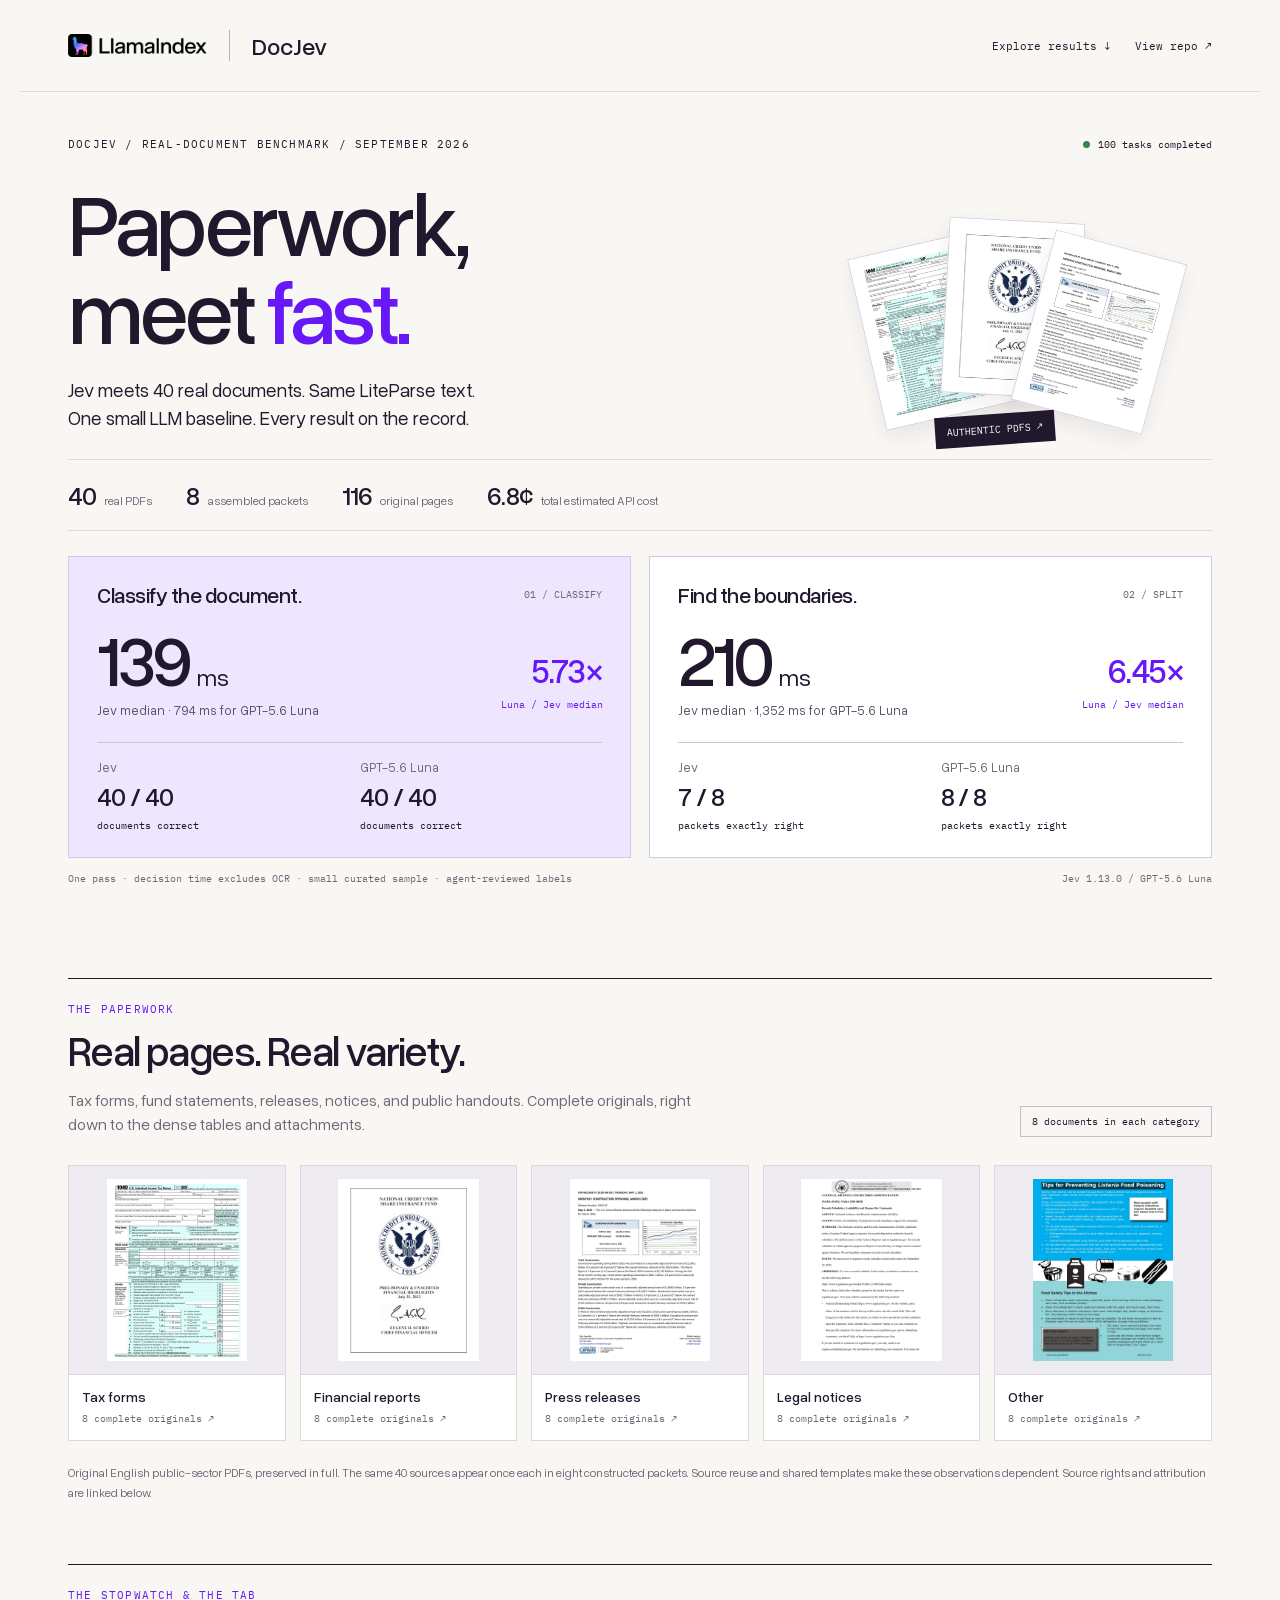
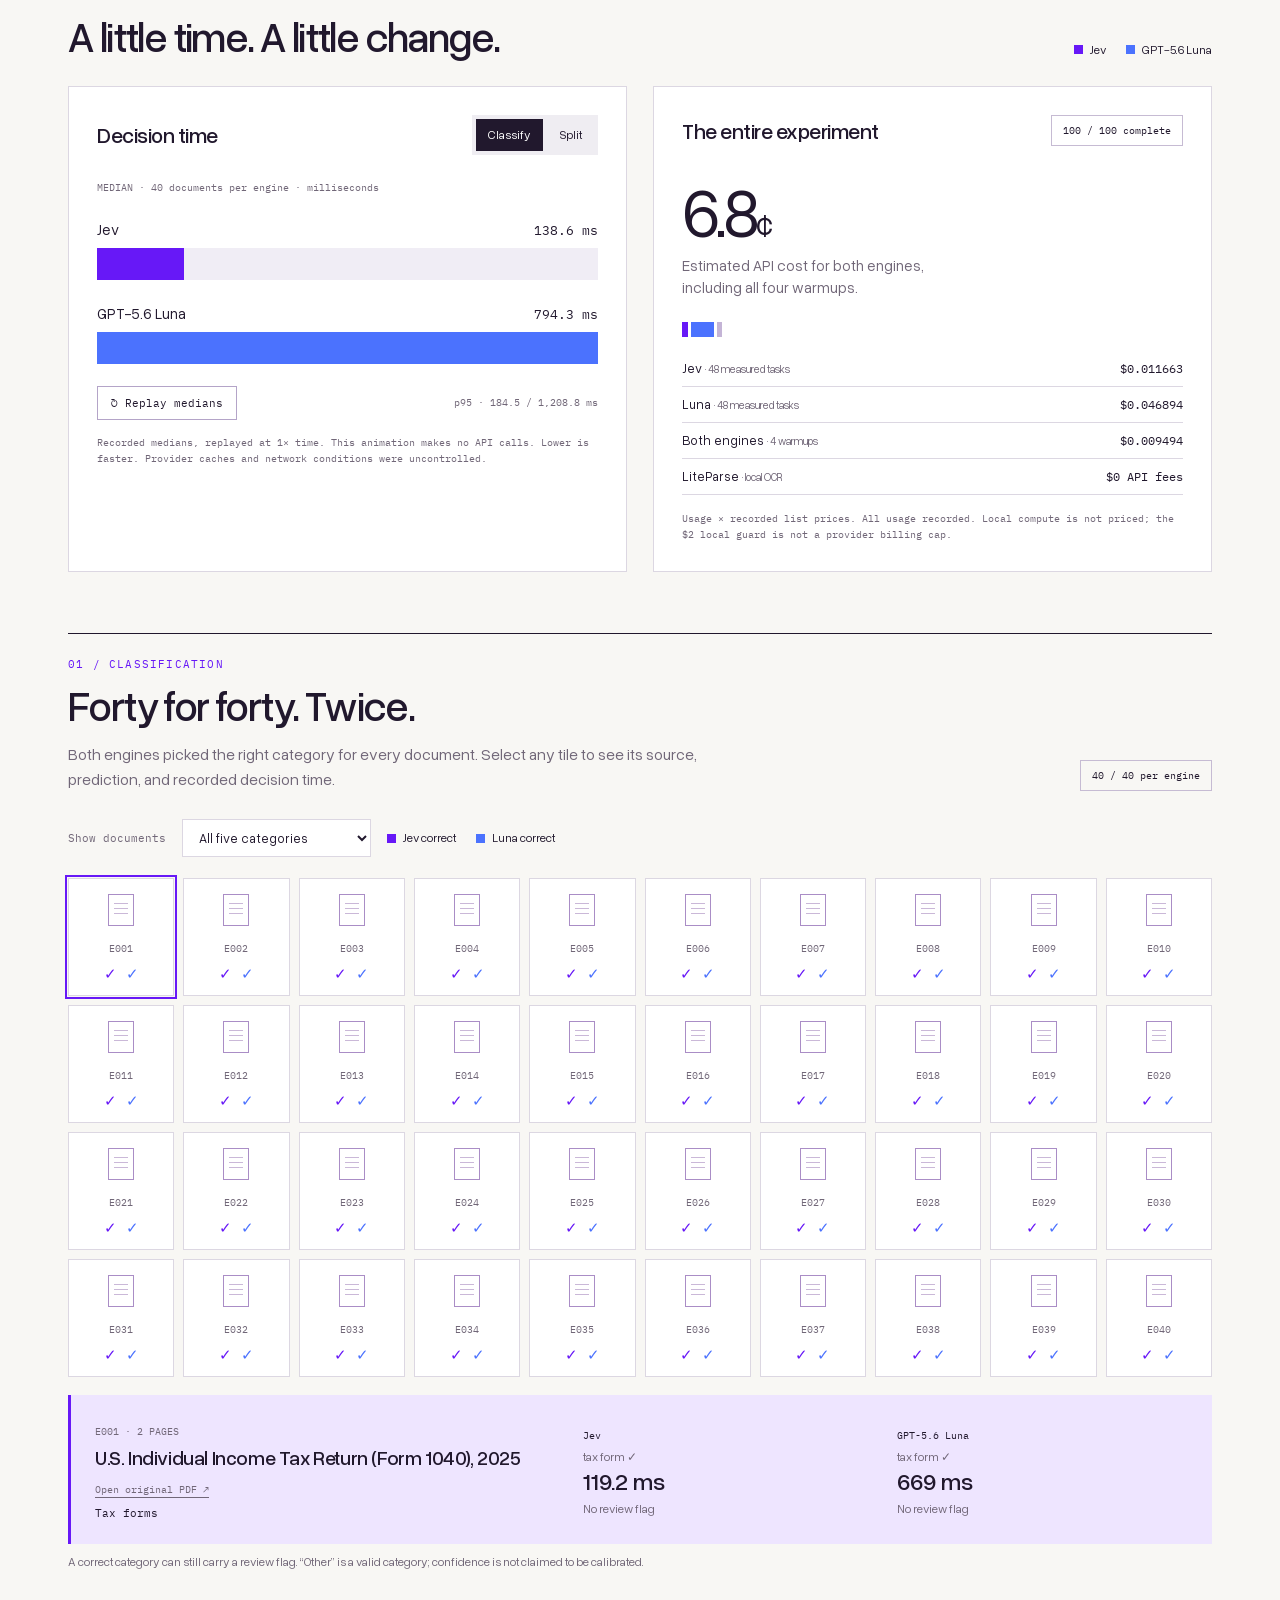
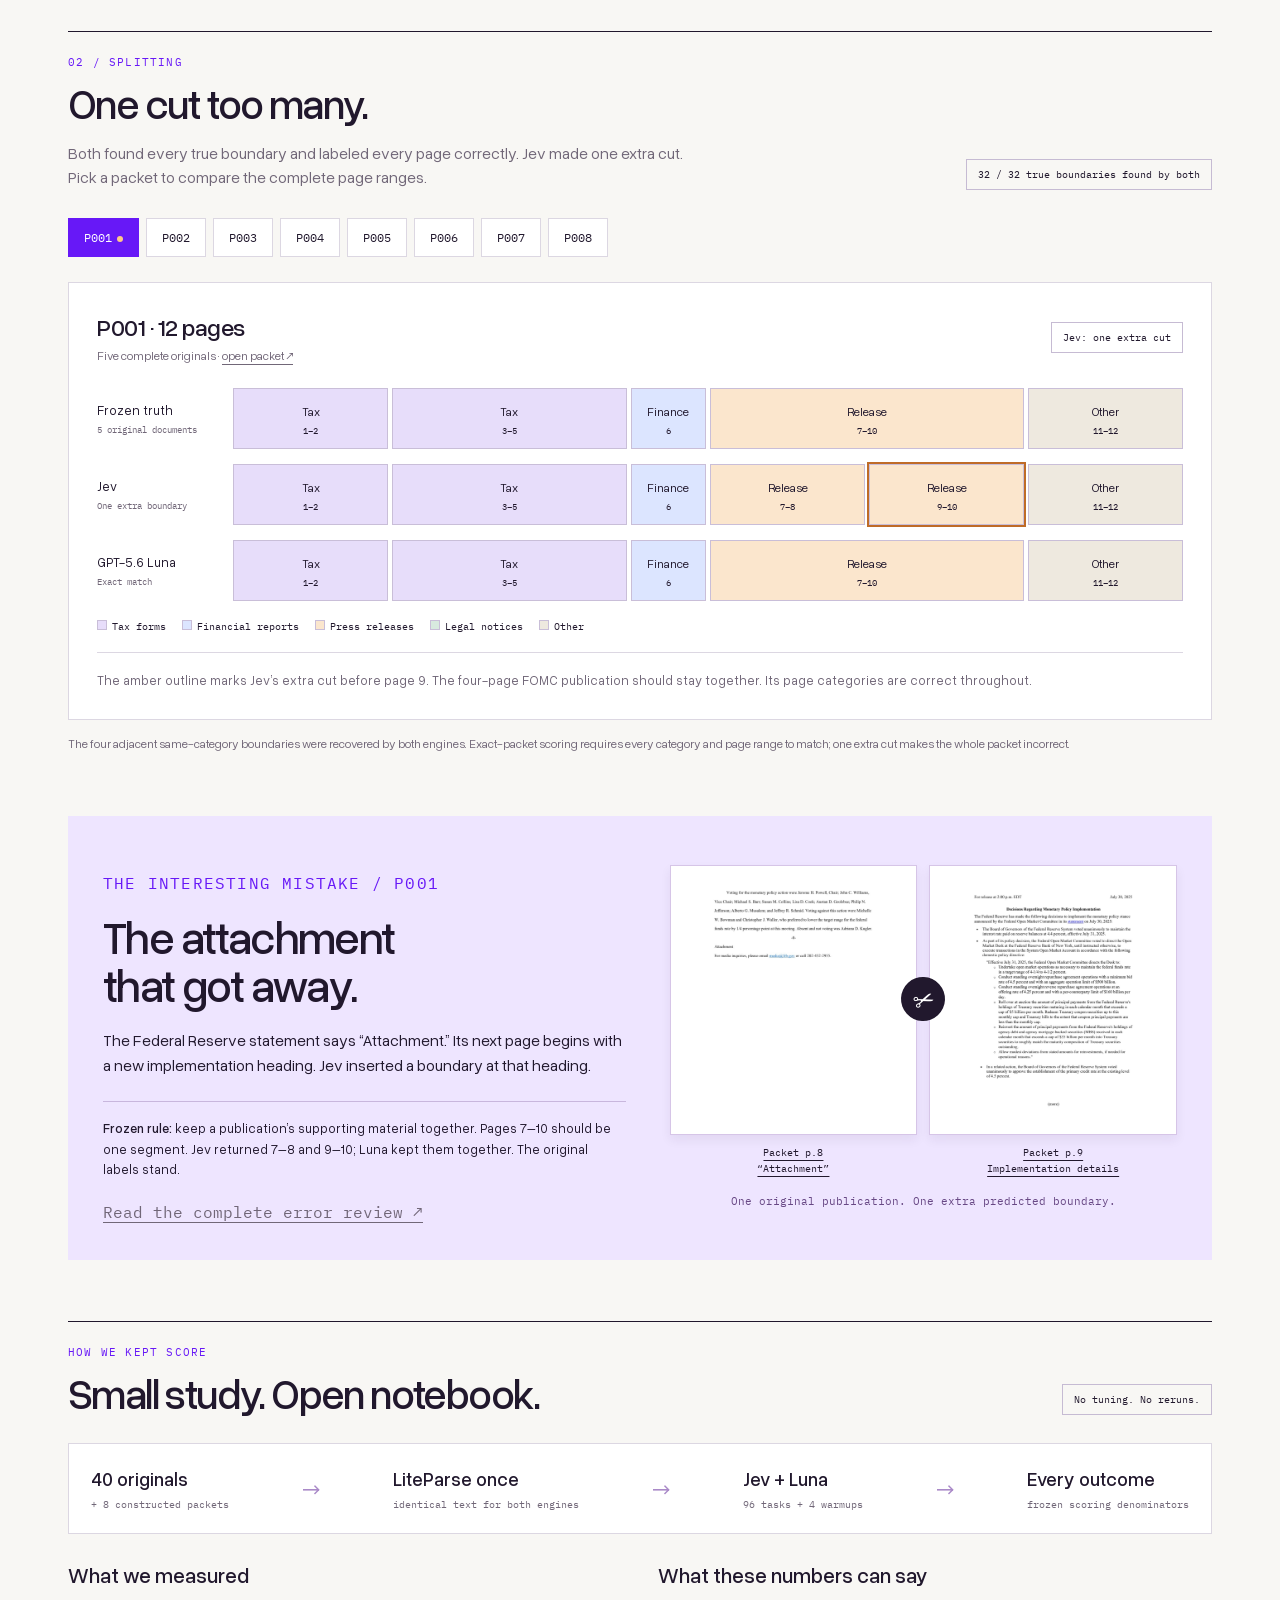
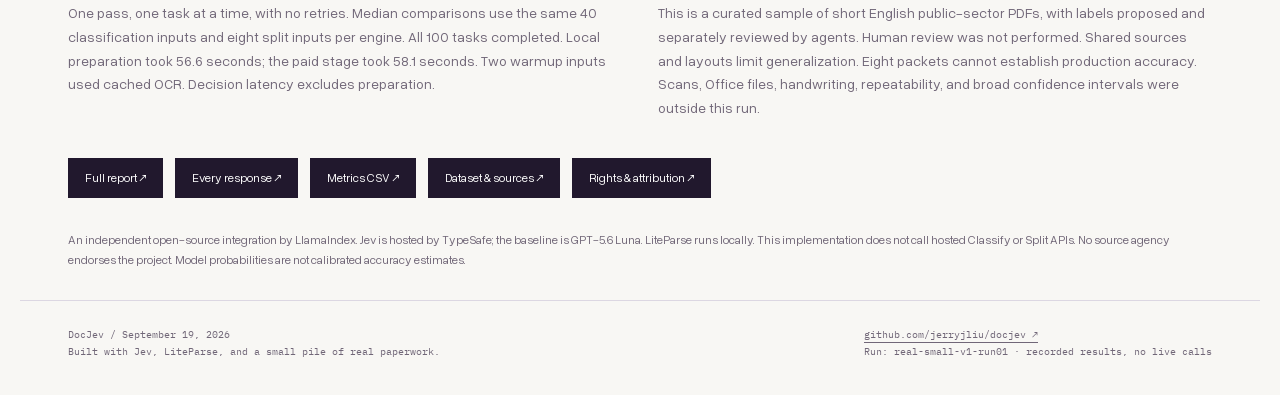
==== docs/report/index.html @ 9ed0fe05 "Add interactive visual benchmark report and shareable results card" ====
<!doctype html>
<html lang="en">
<head>
<meta charset="utf-8"><meta name="viewport" content="width=device-width, initial-scale=1">
<meta name="description" content="DocJev: a small real-document benchmark of Jev and GPT-5.6 Luna. Explore accuracy, speed, costs, and the one extra split.">
<title>DocJev — Paperwork, meet fast.</title>
<style>
:root{--paper:#f8f7f4;--ink:#21182d;--purple:#6718f7;--lavender:#eee5ff;--blue:#4b72fe;--line:#dcd7e2;--muted:#716778;--orange:#efad69;--green:#d0ead7;--mono:Plex,monospace}*{box-sizing:border-box}html{scroll-behavior:smooth}body{margin:0;background:var(--paper);color:var(--ink);font-family:Overused,Arial,sans-serif;-webkit-font-smoothing:antialiased}button,select{font:inherit;color:inherit}button,a,select{-webkit-tap-highlight-color:transparent}button{cursor:pointer}a{color:inherit;text-underline-offset:4px}button:focus-visible,a:focus-visible,select:focus-visible{outline:3px solid var(--purple);outline-offset:4px}button:disabled{cursor:wait}h1,h2,h3,p{margin:0}h1,h2,h3{font-weight:500}button{border-radius:0}main,.topbar,.footer{max-width:1240px;margin:auto;padding:0 48px}.topbar{height:92px;display:flex;align-items:center;justify-content:space-between;border-bottom:1px solid var(--line);gap:24px}.brand{display:flex;align-items:center;gap:22px;text-decoration:none}.brand img{width:139px;display:block}.brand b{font-size:24px;font-weight:500;border-left:1px solid #b9adca;padding-left:22px}.toplinks{display:flex;gap:24px;font:11px var(--mono)}.toplinks a{text-decoration:none}.eyebrow{font:11px var(--mono);letter-spacing:1.2px;text-transform:uppercase}.hero{position:relative;padding:45px 0 30px}.hero-top{display:flex;justify-content:space-between;gap:18px;align-items:center;margin-bottom:27px}.live-pill{display:flex;align-items:center;gap:8px;font:10px var(--mono)}.live-pill::before{content:'';width:7px;height:7px;background:#36834b;border-radius:50%}h1{font-size:clamp(62px,7vw,89px);line-height:.99;letter-spacing:-4.8px;max-width:950px}h1 em{font-style:normal;color:var(--purple)}.hero-sub{font-size:19px;line-height:1.45;max-width:730px;margin:22px 0 25px}.hero-sub b{font-weight:500}.stat-rail{display:flex;align-items:center;border-top:1px solid var(--line);border-bottom:1px solid var(--line);padding:18px 0;margin-top:28px;gap:34px}.stat-rail div{display:flex;align-items:baseline;gap:8px}.stat-rail strong{font-size:26px;font-weight:500;letter-spacing:-.8px}.stat-rail small{font-size:12px;color:var(--muted)}.scorecards{display:grid;grid-template-columns:1fr 1fr;gap:18px;margin:25px 0 0}.scorecard{padding:26px 28px 23px;border:1px solid #d6c9e7;background:white;position:relative;overflow:hidden}.scorecard:first-child{background:var(--lavender)}.card-top{display:flex;justify-content:space-between;align-items:center;gap:16px}.card-top h2{font-size:22px;letter-spacing:-.5px}.card-top span{font:10px var(--mono);color:var(--muted)}.big-time{display:flex;align-items:baseline;gap:8px;margin-top:16px}.big-time strong{font-size:72px;line-height:1;font-weight:500;letter-spacing:-4px}.big-time small{font-size:24px}.speed-label{font-size:13px;color:#5d4f69;margin-top:8px}.ratio{position:absolute;right:27px;top:91px;color:var(--purple);text-align:right}.ratio strong{display:block;font-size:34px;font-weight:500;letter-spacing:-1px}.ratio span{font:10px var(--mono)}.accuracy{display:grid;grid-template-columns:1fr 1fr;border-top:1px solid #cfc3dc;margin-top:23px;padding-top:16px;gap:20px}.accuracy p{font-size:13px;color:var(--muted)}.accuracy b{display:block;font-size:26px;color:var(--ink);font-weight:500;margin-top:3px;letter-spacing:-.6px}.accuracy small{font:10px var(--mono)}.hero-foot{font:10px/1.6 var(--mono);color:var(--muted);margin-top:13px;display:flex;justify-content:space-between;gap:15px}.chapter{border-top:1px solid var(--ink);margin-top:61px;padding-top:23px}.chapter-heading{display:flex;justify-content:space-between;gap:24px;align-items:flex-end;margin:0 0 28px}.chapter .eyebrow{margin-bottom:12px;color:var(--purple)}h2{font-size:42px;line-height:1.05;letter-spacing:-1.6px}.lede{font-size:16px;line-height:1.55;color:var(--muted);max-width:630px;margin-top:15px}.tag{border:1px solid #c6bbd3;padding:8px 11px;font:10px var(--mono);white-space:nowrap}.corpus-grid{display:grid;grid-template-columns:repeat(5,1fr);gap:14px;margin-bottom:22px}.doc-card{min-width:0;background:#eeebf0;border:1px solid var(--line);text-decoration:none;display:block;transition:transform .18s}.doc-card:hover{transform:translateY(-5px)}.doc-card img{display:block;height:208px;width:100%;object-fit:contain;padding:13px}.doc-card figcaption{background:#fff;padding:13px;border-top:1px solid var(--line)}.doc-card strong{display:block;font-size:14px;font-weight:500}.doc-card span{font:10px var(--mono);color:var(--muted)}.note{font-size:12px;line-height:1.65;color:var(--muted)}.legend{display:flex;gap:20px;align-items:center;font-size:12px;flex-wrap:wrap}.legend span{display:flex;align-items:center;gap:7px}.swatch{width:9px;height:9px;display:inline-block;background:var(--purple)}.swatch.blue{background:var(--blue)}.split-layout{display:grid;grid-template-columns:1fr 1fr;gap:26px}.panel{padding:28px;background:white;border:1px solid var(--line)}.panel-title{display:flex;align-items:center;justify-content:space-between;gap:20px;margin-bottom:25px}.panel-title h3{font-size:22px;letter-spacing:-.5px}.tabs{display:flex;gap:4px;background:#efedf2;padding:4px}.tabs button{border:0;background:transparent;padding:8px 12px;font-size:12px}.tabs button[aria-pressed=true]{background:var(--ink);color:white}.race-track{margin-top:24px}.race-track header{display:flex;justify-content:space-between;align-items:baseline;font-size:15px;margin-bottom:9px}.race-track strong{font:13px var(--mono)}.track{height:32px;background:#f0edf5;position:relative;overflow:hidden}.bar{height:100%;background:var(--purple);width:var(--width)}.bar.baseline{background:var(--blue)}.race-foot{display:flex;justify-content:space-between;align-items:center;margin-top:22px;gap:20px}.replay{background:white;border:1px solid #b4a4c8;padding:9px 13px;font:11px var(--mono)}.tiny{font:10px/1.6 var(--mono);color:var(--muted)}.cost-number{font-size:70px;letter-spacing:-4px;line-height:1.1;margin-top:2px}.cost-number small{font-size:32px;letter-spacing:-1px}.cost-detail{font-size:15px;line-height:1.5;margin:6px 0 23px;color:var(--muted)}.cost-stack{display:flex;height:15px;gap:3px}.cost-stack span{min-width:1px}.cost-table{width:100%;font-size:13px;border-collapse:collapse;margin-top:14px}.cost-table td{padding:9px 0;border-bottom:1px solid var(--line)}.cost-table td:last-child{text-align:right;font:12px var(--mono)}.cost-table small{color:var(--muted)}.explorer-controls{display:flex;align-items:center;gap:16px;flex-wrap:wrap;margin:21px 0}.explorer-controls label{font:11px var(--mono);color:var(--muted)}select{background:white;border:1px solid var(--line);padding:9px 35px 9px 12px;max-width:100%;font-size:13px}.document-grid{display:grid;grid-template-columns:repeat(10,1fr);gap:9px}.document-tile{position:relative;background:white;border:1px solid var(--line);padding:15px 4px 12px;min-width:0;text-align:center;transition:background .15s,transform .15s}.document-tile:hover{transform:translateY(-3px);background:#f4edff}.document-tile.active{outline:2px solid var(--purple);outline-offset:1px}.sheet-icon{width:26px;height:32px;border:1.5px solid #aa8dc6;display:block;margin:0 auto 10px;position:relative}.sheet-icon::before{content:'';position:absolute;top:8px;left:5px;width:14px;height:1px;background:#cab8d8;box-shadow:0 5px #cab8d8,0 10px #cab8d8}.document-tile .id{font:10px var(--mono);color:var(--muted)}.two-checks{display:flex;justify-content:center;gap:9px;font-size:15px;color:var(--purple);margin-top:7px}.two-checks span+span{color:var(--blue)}.detail-box{margin-top:18px;background:var(--lavender);padding:24px;display:grid;grid-template-columns:1.6fr 1fr 1fr;gap:22px;border-left:3px solid var(--purple);align-items:center;min-height:115px}.detail-box h3{font-size:20px;line-height:1.2;margin:5px 0 8px;letter-spacing:-.4px}.detail-box .category{font:11px var(--mono);margin-top:8px;display:block}.detail-result strong{font-size:24px;font-weight:500}.detail-result p{font-size:12px;color:var(--muted);margin-top:5px}.detail-result small{font:10px var(--mono)}.review-note{font-size:12px;margin-top:10px;color:var(--muted)}.packet-tabs{display:flex;gap:7px;flex-wrap:wrap;margin-bottom:25px}.packet-tabs button{background:white;border:1px solid var(--line);padding:11px 15px;font:12px var(--mono)}.packet-tabs button[aria-pressed=true]{background:var(--purple);border-color:var(--purple);color:white}.packet-tabs button .error-dot{display:inline-block;width:6px;height:6px;background:#bd5d16;border-radius:50%;margin-left:5px}.packet-tabs button[aria-pressed=true] .error-dot{background:#ffc888}.packet-summary{display:flex;align-items:center;justify-content:space-between;gap:20px;margin-bottom:24px}.packet-summary h3{font-size:24px;letter-spacing:-.5px}.packet-summary p{font-size:12px;color:var(--muted);margin-top:6px}.segments{display:grid;grid-template-columns:120px 1fr;gap:16px;align-items:center;margin:15px 0}.segments header{font-size:13px}.segments header small{display:block;font:9px var(--mono);margin-top:5px;color:var(--muted)}.segment-strip{display:grid;grid-template-columns:repeat(var(--pages),minmax(0,1fr));gap:4px}.segment{padding:15px 5px 12px;text-align:center;border:1px solid #c9bed8;min-width:0;position:relative}.segment-name{display:block;font-size:12px;overflow:hidden;text-overflow:ellipsis;white-space:nowrap}.segment small{display:block;font:9px var(--mono);margin-top:5px}.segment.extra{outline:2px solid #bf6b27;outline-offset:0}.packet-caption{margin-top:19px;padding-top:17px;border-top:1px solid var(--line);font-size:13px;line-height:1.6;color:var(--muted)}.packet-key{display:flex;gap:16px;flex-wrap:wrap;font:10px var(--mono);margin:19px 0}.packet-key i{width:10px;height:10px;display:inline-block;margin-right:5px;border:1px solid #c9bed8}.error-section{background:#eee5ff;position:relative;margin-top:62px;padding:35px}.error-grid{display:grid;grid-template-columns:1.03fr 1fr;gap:44px;align-items:center}.error-copy .eyebrow{color:var(--purple);margin-bottom:16px}.error-copy h2{font-size:46px}.error-copy p{font-size:16px;line-height:1.55;margin-top:20px}.error-copy .callout{font-size:13px;border-top:1px solid #c8b6dd;padding-top:16px;margin-top:23px;line-height:1.6}.attachment-pages{display:grid;grid-template-columns:1fr 1fr;gap:12px;position:relative}.attachment-pages figure{margin:0;min-width:0}.attachment-pages img{width:100%;height:270px;object-fit:contain;display:block;background:#fff;box-shadow:0 5px 10px #2d173611;border:1px solid #d6c5e7}.attachment-pages figcaption{font:10px/1.6 var(--mono);margin-top:10px;text-align:center}.scissors{position:absolute;top:112px;left:calc(50% - 22px);width:44px;height:44px;display:flex;align-items:center;justify-content:center;background:var(--ink);color:#fff;font-size:25px;border-radius:50%;transform:rotate(-20deg)}.attachment-note{margin-top:16px;font:11px/1.6 var(--mono);color:#684885;text-align:center}.method-grid{display:grid;grid-template-columns:1fr 1fr;gap:35px;margin:27px 0 38px}.method-grid h3{font-size:21px;margin-bottom:12px}.method-grid p{font-size:14px;line-height:1.7;color:var(--muted)}.pipeline{display:flex;align-items:center;justify-content:space-between;gap:15px;background:white;border:1px solid var(--line);padding:22px;margin-bottom:25px}.pipeline strong{display:block;font-size:19px;font-weight:500}.pipeline small{font:10px var(--mono);color:var(--muted);display:block;margin-top:7px}.pipeline>span{font-size:24px;color:#aa8ac8}.evidence-links{display:flex;gap:12px;flex-wrap:wrap;margin-bottom:32px}.evidence-links a{padding:12px 17px;background:var(--ink);color:white;text-decoration:none;font-size:12px}.footer{border-top:1px solid var(--line);padding-top:25px;padding-bottom:35px;display:flex;justify-content:space-between;gap:25px;font:10px/1.7 var(--mono);color:var(--muted);margin-top:30px}.noscript{padding:20px;background:#ffe6ce}.print-only{display:none}#share-card{position:relative}#share-card .hero-brand{display:none}body.share-mode{width:1200px}body.share-mode #share-card{width:1200px;padding:38px 52px 34px;background:var(--paper)}body.share-mode #share-card .hero-brand{display:flex;align-items:center;justify-content:space-between;gap:22px;border-bottom:1px solid var(--line);padding-bottom:23px;margin-bottom:27px}body.share-mode #share-card .hero-brand img{width:145px}body.share-mode #share-card .hero-brand b{font-size:24px;font-weight:500}body.share-mode .hero{padding:0}body.share-mode .hero-top{margin-bottom:24px}body.share-mode h1{font-size:80px}body.share-mode .hero-sub{font-size:18px;margin-bottom:10px}body.share-mode .scorecards{margin-top:21px}body.share-mode .stat-rail{margin-top:22px;padding:14px 0}body.share-mode .hero-foot{font-size:10px}body.share-mode .share-url{display:inline!important}body.share-mode main{padding:0;max-width:1200px}.share-url{display:none}.status-caption{font-size:12px;color:var(--muted);margin-top:12px}
@media(max-width:1000px){main,.topbar,.footer{padding-left:28px;padding-right:28px}h1{font-size:74px}.stat-rail{gap:20px;flex-wrap:wrap}.scorecard{padding:23px}.big-time strong{font-size:61px}.ratio{right:22px;top:84px}.ratio strong{font-size:29px}.doc-card img{height:160px}.document-grid{grid-template-columns:repeat(8,1fr)}.detail-box{grid-template-columns:1.5fr 1fr 1fr}.error-grid{gap:25px}.error-copy h2{font-size:39px}.attachment-pages img{height:240px}.error-section{padding:27px}.segments{grid-template-columns:105px 1fr}.segment-name{font-size:10px}.split-layout{gap:18px}.panel{padding:22px}}
@media(max-width:700px){main,.topbar,.footer{padding-left:20px;padding-right:20px}.topbar{height:74px}.brand img{width:104px}.brand{gap:13px}.brand b{font-size:21px;padding-left:13px}.toplinks a:first-child{display:none}.toplinks{font-size:10px}.hero{padding-top:29px}.hero-top{display:block;margin-bottom:20px}.live-pill{margin-top:12px}.eyebrow{font-size:10px}h1{font-size:56px;letter-spacing:-3px}.hero-sub{font-size:17px}.stat-rail{display:grid;grid-template-columns:1fr 1fr;gap:13px}.stat-rail strong{font-size:25px}.stat-rail small{font-size:11px}.scorecards{grid-template-columns:1fr;gap:13px}.scorecard{padding:23px}.big-time strong{font-size:67px}.ratio{top:91px}.hero-foot{display:block;font-size:9px}.hero-foot span{display:block}.chapter{margin-top:39px;padding-top:20px}.chapter-heading{display:block;margin-bottom:23px}.chapter-heading>.tag,.chapter-heading>.legend{display:inline-flex;margin-top:15px}h2{font-size:34px;letter-spacing:-1px}.lede{font-size:15px}.corpus-grid{display:flex;overflow:auto;gap:11px;padding-bottom:10px}.doc-card{min-width:150px}.doc-card img{height:185px}.doc-card figcaption{padding:11px}.split-layout{grid-template-columns:1fr}.panel{padding:23px}.document-grid{grid-template-columns:repeat(5,1fr);gap:7px}.document-tile{padding:13px 4px 10px}.detail-box{grid-template-columns:1fr 1fr;padding:20px;gap:18px}.detail-box>div:first-child{grid-column:1/-1}.detail-box h3{font-size:22px}.detail-result strong{font-size:22px}.packet-tabs{gap:6px}.packet-tabs button{padding:9px 10px}.packet-summary{align-items:flex-start}.packet-summary h3{font-size:21px}.packet-summary .tag{font-size:9px}.segments{grid-template-columns:1fr;gap:8px;margin:20px 0}.segments header{display:flex;align-items:baseline;gap:9px}.segments header small{display:inline;margin:0}.segment-strip{gap:2px}.segment{padding:13px 1px}.segment-name{font-size:9px}.segment small{font-size:8px}.error-section{padding:25px 21px;margin-top:40px}.error-grid{grid-template-columns:1fr;gap:28px}.error-copy h2{font-size:37px}.attachment-pages img{height:250px}.scissors{top:112px}.method-grid{grid-template-columns:1fr;gap:22px}.pipeline{padding:20px;gap:11px;flex-wrap:wrap}.pipeline strong{font-size:16px}.pipeline small{font-size:9px}.pipeline>span{font-size:18px}.footer{display:block}.footer p+p{margin-top:15px}.cost-number{font-size:65px}.evidence-links{gap:9px}.evidence-links a{padding:11px 12px;font-size:11px}}
@media(prefers-reduced-motion:reduce){html{scroll-behavior:auto}*,*::before,*::after{transition:none!important;animation:none!important}}
@media print{.toplinks,.tabs,.replay,.explorer-controls,.packet-tabs{display:none}body{background:white}main,.topbar,.footer{max-width:none;padding:0}.chapter,.panel,.error-section{break-inside:avoid}.hero{padding-top:25px}.chapter{margin-top:30px}.footer{font-size:8px}.print-only{display:block}.corpus-grid{display:grid}.document-grid{grid-template-columns:repeat(10,1fr)}a{color:inherit}*{-webkit-print-color-adjust:exact;print-color-adjust:exact}}

.paper-stack{position:absolute;right:37px;top:125px;width:310px;height:240px;pointer-events:none}.paper-stack img{position:absolute;width:136px;height:176px;object-fit:contain;background:white;border:1px solid #d9ccdf;padding:6px;box-shadow:0 8px 20px #21182d13}.paper-stack img:nth-child(1){left:0;top:25px;transform:rotate(-13deg)}.paper-stack img:nth-child(2){left:80px;top:3px;transform:rotate(3deg)}.paper-stack img:nth-child(3){left:166px;top:27px;transform:rotate(15deg)}.paper-stack>span{position:absolute;top:197px;left:70px;background:var(--ink);color:white;padding:9px 12px;font:10px var(--mono);transform:rotate(-4deg)}body.share-mode .paper-stack{top:185px;right:80px}
.page-dialog{border:1px solid var(--line);padding:18px;max-width:95vw;max-height:94vh;background:var(--paper);color:var(--ink)}.page-dialog::backdrop{background:#21182dbb}.page-dialog header{display:flex;justify-content:space-between;align-items:center;gap:30px;margin-bottom:12px;font:12px var(--mono)}.page-dialog button{background:white;border:1px solid var(--line);padding:7px 12px}.page-dialog img{display:block;max-width:80vw;height:75vh;object-fit:contain}.page-dialog a{font:11px var(--mono);display:inline-block;margin-top:12px}
@media(max-width:1100px){.paper-stack{display:none}}
@media(max-width:700px){.scorecard .ratio{position:static;display:flex;gap:10px;align-items:center;text-align:left;margin-top:13px}.scorecard .ratio strong{font-size:27px}.scorecard .ratio span{font-size:10px}.page-dialog img{max-width:83vw;height:auto;max-height:75vh}}
</style>
</head>
<body>
<noscript><p class="noscript">Enable JavaScript to explore the recorded results, or read the <a href="https://github.com/jerryjliu/docjev/blob/main/benchmarks/results/real-small-v1-run01/report.md">full benchmark report</a>.</p></noscript>
<header class="topbar"><a class="brand" href="https://github.com/jerryjliu/docjev"><img data-asset="logo" alt="LlamaIndex"><b>DocJev</b></a><nav class="toplinks" aria-label="Report navigation"><a href="#results">Explore results ↓</a><a href="https://github.com/jerryjliu/docjev">View repo ↗</a></nav></header>
<main>
<section class="hero" id="share-card" aria-labelledby="headline">
<div class="hero-brand"><img data-asset="logo" alt="LlamaIndex"><b>DocJev / Field notes 001</b></div>
<div class="hero-top"><p class="eyebrow">DocJev / real-document benchmark / September 2026</p><span class="live-pill">100 tasks completed</span></div>
<div class="paper-stack" aria-hidden="true"><img data-asset="tax_form" alt=""><img data-asset="financial_report" alt=""><img data-asset="press_release" alt=""><span>AUTHENTIC PDFS ↗</span></div>
<h1 id="headline">Paperwork,<br>meet <em>fast.</em></h1>
<p class="hero-sub">Jev meets 40 real documents. Same LiteParse text.<br>One small LLM baseline. Every result on the record.</p>
<div class="stat-rail"><div><strong>40</strong><small>real PDFs</small></div><div><strong>8</strong><small>assembled packets</small></div><div><strong>116</strong><small>original pages</small></div><div><strong>6.8¢</strong><small>total estimated API cost</small></div></div>
<div class="scorecards">
<article class="scorecard"><div class="card-top"><h2>Classify the document.</h2><span>01 / CLASSIFY</span></div><div class="big-time"><strong id="classify-ms">139</strong><small>ms</small></div><p class="speed-label">Jev median · <span id="classify-baseline">794</span> ms for GPT-5.6 Luna</p><div class="ratio"><strong id="classify-ratio">5.73×</strong><span>Luna / Jev median</span></div><div class="accuracy"><div><p>Jev</p><b>40 / 40</b><small>documents correct</small></div><div><p>GPT-5.6 Luna</p><b>40 / 40</b><small>documents correct</small></div></div></article>
<article class="scorecard"><div class="card-top"><h2>Find the boundaries.</h2><span>02 / SPLIT</span></div><div class="big-time"><strong id="split-ms">210</strong><small>ms</small></div><p class="speed-label">Jev median · <span id="split-baseline">1,352</span> ms for GPT-5.6 Luna</p><div class="ratio"><strong id="split-ratio">6.45×</strong><span>Luna / Jev median</span></div><div class="accuracy"><div><p>Jev</p><b>7 / 8</b><small>packets exactly right</small></div><div><p>GPT-5.6 Luna</p><b>8 / 8</b><small>packets exactly right</small></div></div></article>
</div>
<p class="hero-foot"><span>One pass · decision time excludes OCR · small curated sample · agent-reviewed labels</span><span class="share-url">github.com/jerryjliu/docjev</span><span>Jev 1.13.0 / GPT-5.6 Luna</span></p>
</section>
<section class="chapter" aria-labelledby="corpus-title"><div class="chapter-heading"><div><p class="eyebrow">The paperwork</p><h2>Real pages. Real variety.</h2><p class="lede">Tax forms, fund statements, releases, notices, and public handouts. Complete originals, right down to the dense tables and attachments.</p></div><span class="tag">8 documents in each category</span></div><div class="corpus-grid" id="corpus-grid"></div><p class="note">Original English public-sector PDFs, preserved in full. The same 40 sources appear once each in eight constructed packets. Source reuse and shared templates make these observations dependent. Source rights and attribution are linked below.</p></section>
<section class="chapter" aria-labelledby="speed-title"><div class="chapter-heading"><div><p class="eyebrow">The stopwatch & the tab</p><h2>A little time. A little change.</h2></div><div class="legend"><span><i class="swatch"></i>Jev</span><span><i class="swatch blue"></i>GPT-5.6 Luna</span></div></div><div class="split-layout"><article class="panel"><div class="panel-title"><h3>Decision time</h3><div class="tabs" aria-label="Latency task"><button type="button" data-race="classify" aria-pressed="true">Classify</button><button type="button" data-race="split" aria-pressed="false">Split</button></div></div><p class="tiny" id="race-meta"></p><div class="race-track"><header><span>Jev</span><strong id="jev-time"></strong></header><div class="track"><div class="bar" id="jev-bar"></div></div></div><div class="race-track"><header><span>GPT-5.6 Luna</span><strong id="luna-time"></strong></header><div class="track"><div class="bar baseline" id="luna-bar"></div></div></div><div class="race-foot"><button type="button" class="replay" id="replay">↻ Replay medians</button><span class="tiny" id="race-percentiles"></span></div><p class="tiny" style="margin-top:15px">Recorded medians, replayed at 1× time. This animation makes no API calls. Lower is faster. Provider caches and network conditions were uncontrolled.</p></article><article class="panel"><div class="panel-title"><h3>The entire experiment</h3><span class="tag">100 / 100 complete</span></div><p class="cost-number">6.8<small>¢</small></p><p class="cost-detail">Estimated API cost for both engines,<br>including all four warmups.</p><div class="cost-stack" id="cost-stack" aria-hidden="true"></div><table class="cost-table"><tbody><tr><td>Jev <small>· 48 measured tasks</small></td><td id="cost-jev"></td></tr><tr><td>Luna <small>· 48 measured tasks</small></td><td id="cost-luna"></td></tr><tr><td>Both engines <small>· 4 warmups</small></td><td id="cost-warmup"></td></tr><tr><td>LiteParse <small>· local OCR</small></td><td>$0 API fees</td></tr></tbody></table><p class="tiny" style="margin-top:16px">Usage × recorded list prices. All usage recorded. Local compute is not priced; the $2 local guard is not a provider billing cap.</p></article></div></section>
<section class="chapter" id="results" aria-labelledby="class-title"><div class="chapter-heading"><div><p class="eyebrow">01 / Classification</p><h2>Forty for forty. Twice.</h2><p class="lede">Both engines picked the right category for every document. Select any tile to see its source, prediction, and recorded decision time.</p></div><span class="tag">40 / 40 per engine</span></div><div class="explorer-controls"><label for="category-filter">Show documents</label><select id="category-filter"><option value="all">All five categories</option></select><div class="legend"><span><i class="swatch"></i>Jev correct</span><span><i class="swatch blue"></i>Luna correct</span></div></div><div class="document-grid" id="document-grid" aria-label="Recorded classification results"></div><div class="detail-box" id="document-detail" aria-live="polite"></div><p class="review-note">A correct category can still carry a review flag. “Other” is a valid category; confidence is not claimed to be calibrated.</p></section>
<section class="chapter" aria-labelledby="split-title"><div class="chapter-heading"><div><p class="eyebrow">02 / Splitting</p><h2>One cut too many.</h2><p class="lede">Both found every true boundary and labeled every page correctly. Jev made one extra cut. Pick a packet to compare the complete page ranges.</p></div><span class="tag">32 / 32 true boundaries found by both</span></div><div class="packet-tabs" id="packet-tabs" aria-label="Choose packet"></div><article class="panel"><div class="packet-summary" id="packet-summary"></div><div id="packet-strips"></div><div class="packet-key" id="packet-key"></div><p class="packet-caption" id="packet-caption"></p></article><p class="note" style="margin-top:14px">The four adjacent same-category boundaries were recovered by both engines. Exact-packet scoring requires every category and page range to match; one extra cut makes the whole packet incorrect.</p></section>
<section class="error-section" aria-labelledby="error-title"><div class="error-grid"><div class="error-copy"><p class="eyebrow">The interesting mistake / p001</p><h2>The attachment<br>that got away.</h2><p>The Federal Reserve statement says “Attachment.” Its next page begins with a new implementation heading. Jev inserted a boundary at that heading.</p><p class="callout"><b>Frozen rule:</b> keep a publication’s supporting material together. Pages 7–10 should be one segment. Jev returned 7–8 and 9–10; Luna kept them together. The original labels stand.</p><p class="tiny"><a href="https://github.com/jerryjliu/docjev/blob/main/benchmarks/results/real-small-v1-run01/error-analysis.md">Read the complete error review ↗</a></p></div><div><div class="attachment-pages"><figure><a id="error-before-link" href="https://github.com/jerryjliu/docjev/blob/main/datasets/real-small/v1/originals/e017.pdf"><img data-asset="error_before" alt="Actual second page of the FOMC statement, ending with the word Attachment"><figcaption>Packet p.8<br>“Attachment”</figcaption></a></figure><figure><a id="error-after-link" href="https://github.com/jerryjliu/docjev/blob/main/datasets/real-small/v1/originals/e017.pdf"><img data-asset="error_after" alt="Actual third page of the FOMC statement, headed Decisions Regarding Monetary Policy Implementation"><figcaption>Packet p.9<br>Implementation details</figcaption></a></figure><span class="scissors" aria-hidden="true">✂</span></div><p class="attachment-note">One original publication. One extra predicted boundary.</p></div></div></section>
<section class="chapter" id="method" aria-labelledby="method-title"><div class="chapter-heading"><div><p class="eyebrow">How we kept score</p><h2>Small study. Open notebook.</h2></div><span class="tag">No tuning. No reruns.</span></div><div class="pipeline"><div><strong>40 originals</strong><small>+ 8 constructed packets</small></div><span>→</span><div><strong>LiteParse once</strong><small>identical text for both engines</small></div><span>→</span><div><strong>Jev + Luna</strong><small>96 tasks + 4 warmups</small></div><span>→</span><div><strong>Every outcome</strong><small>frozen scoring denominators</small></div></div><div class="method-grid"><div><h3>What we measured</h3><p>One pass, one task at a time, with no retries. Median comparisons use the same 40 classification inputs and eight split inputs per engine. All 100 tasks completed. Local preparation took 56.6 seconds; the paid stage took 58.1 seconds. Two warmup inputs used cached OCR. Decision latency excludes preparation.</p></div><div><h3>What these numbers can say</h3><p>This is a curated sample of short English public-sector PDFs, with labels proposed and separately reviewed by agents. Human review was not performed. Shared sources and layouts limit generalization. Eight packets cannot establish production accuracy. Scans, Office files, handwriting, repeatability, and broad confidence intervals were outside this run.</p></div></div><div class="evidence-links"><a data-link="report">Full report ↗</a><a data-link="raw">Every response ↗</a><a data-link="metrics">Metrics CSV ↗</a><a data-link="dataset">Dataset & sources ↗</a><a data-link="notice">Rights & attribution ↗</a></div><p class="note">An independent open-source integration by LlamaIndex. Jev is hosted by TypeSafe; the baseline is GPT-5.6 Luna. LiteParse runs locally. This implementation does not call hosted Classify or Split APIs. No source agency endorses the project. Model probabilities are not calibrated accuracy estimates.</p></section>
</main>
<footer class="footer"><p>DocJev / September 19, 2026<br>Built with Jev, LiteParse, and a small pile of real paperwork.</p><p><a href="https://github.com/jerryjliu/docjev">github.com/jerryjliu/docjev ↗</a><br>Run: real-small-v1-run01 · recorded results, no live calls</p></footer>
<dialog class="page-dialog" id="page-dialog"><header><span id="page-dialog-title">Original page</span><button type="button" id="close-page">Close ×</button></header><img id="enlarged-page" alt=""><a id="original-page-link" href="https://github.com/jerryjliu/docjev/blob/main/datasets/real-small/v1/originals/e017.pdf">Open complete original PDF ↗</a></dialog>
<script id="report-data" type="application/json">{"schema_version":1,"run":{"id":"real-small-v1-run01","date":"2026-09-19","status":"complete","originals":40,"packets":8,"unique_pages":116,"categories":5,"documents_per_category":8,"measured_calls":96,"warmup_calls":4,"seed":20260919},"categories":[{"id":"tax_form","label":"Tax forms","count":8},{"id":"financial_report","label":"Financial reports","count":8},{"id":"press_release","label":"Press releases","count":8},{"id":"legal_notice","label":"Legal notices","count":8},{"id":"other","label":"Other","count":8}],"engines":{"jev":{"label":"Jev","model":"jev-1.13.0"},"openai":{"label":"GPT-5.6 Luna","model":"gpt-5.6-luna"}},"tasks":{"classify":{"jev":{"model":"jev-1.13.0","successful_calls":40,"failed_calls":0,"skipped_calls":0,"latency_samples":40,"decision_p50_ms":138.565,"decision_p95_ms":184.54974999999996,"wall_p50_ms":138.86691629886627,"wall_p95_ms":184.82249404769388,"decision_cost_usd_known":0.005028114,"unknown_cost_calls":0,"request_count":40,"correct_count":40,"total_count":40,"accuracy":1.0,"macro_f1":1.0,"needs_review_rate":0.2},"openai":{"model":"gpt-5.6-luna","successful_calls":40,"failed_calls":0,"skipped_calls":0,"latency_samples":40,"decision_p50_ms":794.309,"decision_p95_ms":1208.7996999999998,"wall_p50_ms":794.5054790470749,"wall_p95_ms":1208.9875228237358,"decision_cost_usd_known":0.02440605,"unknown_cost_calls":0,"request_count":40,"correct_count":40,"total_count":40,"accuracy":1.0,"macro_f1":1.0,"needs_review_rate":0.2},"ratio_of_medians":5.7323927398693755,"paired_median_speedup":5.866902419893268,"paired_count":40},"split":{"jev":{"model":"jev-1.13.0","successful_calls":8,"failed_calls":0,"skipped_calls":0,"latency_samples":8,"decision_p50_ms":209.578,"decision_p95_ms":289.98035,"wall_p50_ms":210.2170626167208,"wall_p95_ms":290.3458559885621,"decision_cost_usd_known":0.0066345300000000005,"unknown_cost_calls":0,"request_count":8,"packet_exact_match":0.875,"exact_packets":7,"total_packets":8,"coverage_validity":1.0,"page_correct_count":116,"page_total_count":116,"page_accuracy":1.0,"boundary":{"precision":0.9696969696969697,"recall":1.0,"f1":0.9846153846153847,"true_positive":32,"predicted":33,"actual":32},"segment":{"precision":0.9512195121951219,"recall":0.975,"f1":0.9629629629629629,"true_positive":39,"predicted":41,"actual":40},"same_category_boundaries_found":4,"same_category_boundaries_actual":4},"openai":{"model":"gpt-5.6-luna","successful_calls":8,"failed_calls":0,"skipped_calls":0,"latency_samples":8,"decision_p50_ms":1352.3175,"decision_p95_ms":1862.7393,"wall_p50_ms":1352.6357288938016,"wall_p95_ms":1863.4103753836825,"decision_cost_usd_known":0.022487649999999998,"unknown_cost_calls":0,"request_count":8,"packet_exact_match":1.0,"exact_packets":8,"total_packets":8,"coverage_validity":1.0,"page_correct_count":116,"page_total_count":116,"page_accuracy":1.0,"boundary":{"precision":1.0,"recall":1.0,"f1":1.0,"true_positive":32,"predicted":32,"actual":32},"segment":{"precision":1.0,"recall":1.0,"f1":1.0,"true_positive":40,"predicted":40,"actual":40},"same_category_boundaries_found":4,"same_category_boundaries_actual":4},"ratio_of_medians":6.452573743427268,"paired_median_speedup":5.911834818485785,"paired_count":8}},"classifications":[{"id":"e001","title":"U.S. Individual Income Tax Return (Form 1040), 2025","issuer":"Internal Revenue Service","category":"tax_form","pages":2,"source_url":"https://www.irs.gov/pub/irs-pdf/f1040.pdf","repo_path":"datasets/real-small/v1/originals/e001.pdf","repo_relative_url":"../../datasets/real-small/v1/originals/e001.pdf","github_url":"https://github.com/jerryjliu/docjev/blob/main/datasets/real-small/v1/originals/e001.pdf","results":{"jev":{"status":"ok","decision_ms":119.248,"wall_ms":119.68341702595353,"cost_usd":0.000161742,"request_count":1,"category":"tax_form","correct":true,"needs_review":false},"openai":{"status":"ok","decision_ms":668.985,"wall_ms":669.2462917417288,"cost_usd":0.0008549,"request_count":1,"category":"tax_form","correct":true,"needs_review":false}}},{"id":"e002","title":"Employer Annual Federal Unemployment Tax Return (Form 940), 2025","issuer":"Internal Revenue Service","category":"tax_form","pages":3,"source_url":"https://www.irs.gov/pub/irs-pdf/f940.pdf","repo_path":"datasets/real-small/v1/originals/e002.pdf","repo_relative_url":"../../datasets/real-small/v1/originals/e002.pdf","github_url":"https://github.com/jerryjliu/docjev/blob/main/datasets/real-small/v1/originals/e002.pdf","results":{"jev":{"status":"ok","decision_ms":115.628,"wall_ms":115.83179235458374,"cost_usd":0.000143178,"request_count":1,"category":"tax_form","correct":true,"needs_review":false},"openai":{"status":"ok","decision_ms":838.058,"wall_ms":838.4870840236545,"cost_usd":0.0007651499999999999,"request_count":1,"category":"tax_form","correct":true,"needs_review":false}}},{"id":"e003","title":"Election by a Small Business Corporation (Form 2553)","issuer":"Internal Revenue Service","category":"tax_form","pages":4,"source_url":"https://www.irs.gov/pub/irs-pdf/f2553.pdf","repo_path":"datasets/real-small/v1/originals/e003.pdf","repo_relative_url":"../../datasets/real-small/v1/originals/e003.pdf","github_url":"https://github.com/jerryjliu/docjev/blob/main/datasets/real-small/v1/originals/e003.pdf","results":{"jev":{"status":"ok","decision_ms":196.496,"wall_ms":196.81137520819902,"cost_usd":0.000160902,"request_count":1,"category":"tax_form","correct":true,"needs_review":false},"openai":{"status":"ok","decision_ms":1046.274,"wall_ms":1046.509750187397,"cost_usd":0.00087765,"request_count":1,"category":"tax_form","correct":true,"needs_review":false}}},{"id":"e004","title":"Application for Automatic Extension of Time to File U.S. Individual Income Tax Return (Form 4868), 2025","issuer":"Internal Revenue Service","category":"tax_form","pages":4,"source_url":"https://www.irs.gov/pub/irs-pdf/f4868.pdf","repo_path":"datasets/real-small/v1/originals/e004.pdf","repo_relative_url":"../../datasets/real-small/v1/originals/e004.pdf","github_url":"https://github.com/jerryjliu/docjev/blob/main/datasets/real-small/v1/originals/e004.pdf","results":{"jev":{"status":"ok","decision_ms":143.004,"wall_ms":143.39979086071253,"cost_usd":0.000279762,"request_count":1,"category":"tax_form","correct":true,"needs_review":false},"openai":{"status":"ok","decision_ms":745.306,"wall_ms":745.6128750927746,"cost_usd":0.0015068999999999998,"request_count":1,"category":"tax_form","correct":true,"needs_review":false}}},{"id":"e005","title":"Employee Withholding Certificate (Form W-4), 2026","issuer":"Internal Revenue Service","category":"tax_form","pages":5,"source_url":"https://www.irs.gov/pub/irs-pdf/fw4.pdf","repo_path":"datasets/real-small/v1/originals/e005.pdf","repo_relative_url":"../../datasets/real-small/v1/originals/e005.pdf","github_url":"https://github.com/jerryjliu/docjev/blob/main/datasets/real-small/v1/originals/e005.pdf","results":{"jev":{"status":"ok","decision_ms":157.888,"wall_ms":158.1215001642704,"cost_usd":0.00048161400000000005,"request_count":1,"category":"tax_form","correct":true,"needs_review":false},"openai":{"status":"ok","decision_ms":836.001,"wall_ms":836.2747500650585,"cost_usd":0.00233015,"request_count":1,"category":"tax_form","correct":true,"needs_review":false}}},{"id":"e006","title":"Information To Claim Certain Credits After Disallowance (Form 8862)","issuer":"Internal Revenue Service","category":"tax_form","pages":3,"source_url":"https://www.irs.gov/pub/irs-pdf/f8862.pdf","repo_path":"datasets/real-small/v1/originals/e006.pdf","repo_relative_url":"../../datasets/real-small/v1/originals/e006.pdf","github_url":"https://github.com/jerryjliu/docjev/blob/main/datasets/real-small/v1/originals/e006.pdf","results":{"jev":{"status":"ok","decision_ms":96.955,"wall_ms":97.16320782899857,"cost_usd":0.00013704600000000002,"request_count":1,"category":"tax_form","correct":true,"needs_review":false},"openai":{"status":"ok","decision_ms":596.501,"wall_ms":596.7318341135979,"cost_usd":0.0007434,"request_count":1,"category":"tax_form","correct":true,"needs_review":false}}},{"id":"e007","title":"Sales and Other Dispositions of Capital Assets (Form 8949), 2025","issuer":"Internal Revenue Service","category":"tax_form","pages":2,"source_url":"https://www.irs.gov/pub/irs-pdf/f8949.pdf","repo_path":"datasets/real-small/v1/originals/e007.pdf","repo_relative_url":"../../datasets/real-small/v1/originals/e007.pdf","github_url":"https://github.com/jerryjliu/docjev/blob/main/datasets/real-small/v1/originals/e007.pdf","results":{"jev":{"status":"ok","decision_ms":111.354,"wall_ms":111.55245872214437,"cost_usd":0.00011256,"request_count":1,"category":"tax_form","correct":true,"needs_review":false},"openai":{"status":"ok","decision_ms":901.656,"wall_ms":902.8820828534663,"cost_usd":0.0006026499999999999,"request_count":1,"category":"tax_form","correct":true,"needs_review":false}}},{"id":"e008","title":"Premium Tax Credit (Form 8962), 2025","issuer":"Internal Revenue Service","category":"tax_form","pages":2,"source_url":"https://www.irs.gov/pub/irs-pdf/f8962.pdf","repo_path":"datasets/real-small/v1/originals/e008.pdf","repo_relative_url":"../../datasets/real-small/v1/originals/e008.pdf","github_url":"https://github.com/jerryjliu/docjev/blob/main/datasets/real-small/v1/originals/e008.pdf","results":{"jev":{"status":"ok","decision_ms":167.439,"wall_ms":167.64666698873043,"cost_usd":0.00011961600000000001,"request_count":1,"category":"tax_form","correct":true,"needs_review":false},"openai":{"status":"ok","decision_ms":902.465,"wall_ms":902.6879998855293,"cost_usd":0.0006249,"request_count":1,"category":"tax_form","correct":true,"needs_review":false}}},{"id":"e009","title":"29-Year 6-Month TIPS Auction Results, August 21, 2025","issuer":"U.S. Department of the Treasury","category":"financial_report","pages":1,"source_url":"https://www.treasurydirect.gov/instit/annceresult/press/preanre/2025/R_20250821_3.pdf","repo_path":"datasets/real-small/v1/originals/e009.pdf","repo_relative_url":"../../datasets/real-small/v1/originals/e009.pdf","github_url":"https://github.com/jerryjliu/docjev/blob/main/datasets/real-small/v1/originals/e009.pdf","results":{"jev":{"status":"ok","decision_ms":149.701,"wall_ms":149.92491714656353,"cost_usd":6.4512e-05,"request_count":1,"category":"financial_report","correct":true,"needs_review":false},"openai":{"status":"ok","decision_ms":689.302,"wall_ms":689.5602908916771,"cost_usd":0.00028690000000000003,"request_count":1,"category":"financial_report","correct":true,"needs_review":false}}},{"id":"e010","title":"30-Year Bond Auction Results, August 7, 2025","issuer":"U.S. Department of the Treasury","category":"financial_report","pages":1,"source_url":"https://www.treasurydirect.gov/instit/annceresult/press/preanre/2025/R_20250807_3.pdf","repo_path":"datasets/real-small/v1/originals/e010.pdf","repo_relative_url":"../../datasets/real-small/v1/originals/e010.pdf","github_url":"https://github.com/jerryjliu/docjev/blob/main/datasets/real-small/v1/originals/e010.pdf","results":{"jev":{"status":"ok","decision_ms":152.025,"wall_ms":152.21858257427812,"cost_usd":5.9892e-05,"request_count":1,"category":"financial_report","correct":true,"needs_review":false},"openai":{"status":"ok","decision_ms":922.043,"wall_ms":922.2705001011491,"cost_usd":0.00021280000000000002,"request_count":1,"category":"financial_report","correct":true,"needs_review":false}}},{"id":"e011","title":"2-Year Floating Rate Note Auction Results, August 27, 2025","issuer":"U.S. Department of the Treasury","category":"financial_report","pages":1,"source_url":"https://www.treasurydirect.gov/instit/annceresult/press/preanre/2025/R_20250827_2.pdf","repo_path":"datasets/real-small/v1/originals/e011.pdf","repo_relative_url":"../../datasets/real-small/v1/originals/e011.pdf","github_url":"https://github.com/jerryjliu/docjev/blob/main/datasets/real-small/v1/originals/e011.pdf","results":{"jev":{"status":"ok","decision_ms":101.743,"wall_ms":101.93520784378052,"cost_usd":6.09e-05,"request_count":1,"category":"financial_report","correct":true,"needs_review":false},"openai":{"status":"ok","decision_ms":654.924,"wall_ms":655.304083134979,"cost_usd":0.00021700000000000002,"request_count":1,"category":"financial_report","correct":true,"needs_review":false}}},{"id":"e012","title":"Daily Treasury Statement, March 25, 2025","issuer":"Bureau of the Fiscal Service","category":"financial_report","pages":4,"source_url":"https://fiscaldata.treasury.gov/static-data/published-reports/dts/DailyTreasuryStatement_20250325.pdf","repo_path":"datasets/real-small/v1/originals/e012.pdf","repo_relative_url":"../../datasets/real-small/v1/originals/e012.pdf","github_url":"https://github.com/jerryjliu/docjev/blob/main/datasets/real-small/v1/originals/e012.pdf","results":{"jev":{"status":"ok","decision_ms":159.773,"wall_ms":159.97312497347593,"cost_usd":0.000349482,"request_count":1,"category":"financial_report","correct":true,"needs_review":false},"openai":{"status":"ok","decision_ms":848.474,"wall_ms":849.1686251945794,"cost_usd":0.0016491499999999998,"request_count":1,"category":"financial_report","correct":true,"needs_review":false}}},{"id":"e013","title":"Share Insurance Fund Preliminary and Unaudited Financial Highlights, July 31, 2023","issuer":"National Credit Union Administration","category":"financial_report","pages":7,"source_url":"https://ncua.gov/files/publications/share-insurance-fund-financial-highlights-2023-july.pdf","repo_path":"datasets/real-small/v1/originals/e013.pdf","repo_relative_url":"../../datasets/real-small/v1/originals/e013.pdf","github_url":"https://github.com/jerryjliu/docjev/blob/main/datasets/real-small/v1/originals/e013.pdf","results":{"jev":{"status":"ok","decision_ms":166.624,"wall_ms":170.0826669111848,"cost_usd":0.000184758,"request_count":1,"category":"financial_report","correct":true,"needs_review":false},"openai":{"status":"ok","decision_ms":699.492,"wall_ms":699.7947092168033,"cost_usd":0.0008771499999999999,"request_count":1,"category":"financial_report","correct":true,"needs_review":false}}},{"id":"e014","title":"Operating Fund Preliminary and Unaudited Financial Highlights, July 31, 2023","issuer":"National Credit Union Administration","category":"financial_report","pages":5,"source_url":"https://ncua.gov/files/operating-fund-financial-highlights/operating-fund-financial-highlights-july-2023.pdf","repo_path":"datasets/real-small/v1/originals/e014.pdf","repo_relative_url":"../../datasets/real-small/v1/originals/e014.pdf","github_url":"https://github.com/jerryjliu/docjev/blob/main/datasets/real-small/v1/originals/e014.pdf","results":{"jev":{"status":"ok","decision_ms":179.389,"wall_ms":179.60795806720853,"cost_usd":0.000149688,"request_count":1,"category":"financial_report","correct":true,"needs_review":false},"openai":{"status":"ok","decision_ms":674.929,"wall_ms":675.3668747842312,"cost_usd":0.0007234,"request_count":1,"category":"financial_report","correct":true,"needs_review":false}}},{"id":"e015","title":"Central Liquidity Facility Preliminary and Unaudited Financial Highlights, July 31, 2023","issuer":"National Credit Union Administration","category":"financial_report","pages":5,"source_url":"https://ncua.gov/files/publications/central-liquidity-facility/central-liquidity-facility-july-2023.pdf","repo_path":"datasets/real-small/v1/originals/e015.pdf","repo_relative_url":"../../datasets/real-small/v1/originals/e015.pdf","github_url":"https://github.com/jerryjliu/docjev/blob/main/datasets/real-small/v1/originals/e015.pdf","results":{"jev":{"status":"ok","decision_ms":158.818,"wall_ms":159.6102500334382,"cost_usd":0.00011256,"request_count":1,"category":"financial_report","correct":true,"needs_review":false},"openai":{"status":"ok","decision_ms":1096.398,"wall_ms":1097.4675412289798,"cost_usd":0.00053665,"request_count":1,"category":"financial_report","correct":true,"needs_review":false}}},{"id":"e016","title":"Community Development Revolving Loan Fund Preliminary and Unaudited Financial Highlights, July 31, 2023","issuer":"National Credit Union Administration","category":"financial_report","pages":6,"source_url":"https://ncua.gov/files/community-development-revolving-loan-fund-reports/july-2023-financial-statements.pdf","repo_path":"datasets/real-small/v1/originals/e016.pdf","repo_relative_url":"../../datasets/real-small/v1/originals/e016.pdf","github_url":"https://github.com/jerryjliu/docjev/blob/main/datasets/real-small/v1/originals/e016.pdf","results":{"jev":{"status":"ok","decision_ms":200.375,"wall_ms":200.6241660565138,"cost_usd":0.00012062400000000002,"request_count":1,"category":"financial_report","correct":true,"needs_review":false},"openai":{"status":"ok","decision_ms":1284.49,"wall_ms":1284.7813330590725,"cost_usd":0.00058215,"request_count":1,"category":"financial_report","correct":true,"needs_review":false}}},{"id":"e017","title":"Federal Reserve issues FOMC statement","issuer":"Board of Governors of the Federal Reserve System","category":"press_release","pages":4,"source_url":"https://www.federalreserve.gov/monetarypolicy/files/monetary20250730a1.pdf","repo_path":"datasets/real-small/v1/originals/e017.pdf","repo_relative_url":"../../datasets/real-small/v1/originals/e017.pdf","github_url":"https://github.com/jerryjliu/docjev/blob/main/datasets/real-small/v1/originals/e017.pdf","results":{"jev":{"status":"ok","decision_ms":144.017,"wall_ms":144.22966679558158,"cost_usd":7.702800000000001e-05,"request_count":1,"category":"press_release","correct":true,"needs_review":false},"openai":{"status":"ok","decision_ms":918.811,"wall_ms":919.0229172818363,"cost_usd":0.00040290000000000004,"request_count":1,"category":"press_release","correct":true,"needs_review":false}}},{"id":"e018","title":"New Residential Sales, January 2026","issuer":"U.S. Census Bureau and Department of Housing and Urban Development","category":"press_release","pages":5,"source_url":"https://www.census.gov/construction/nrs/pdf/newressales_202601.pdf","repo_path":"datasets/real-small/v1/originals/e018.pdf","repo_relative_url":"../../datasets/real-small/v1/originals/e018.pdf","github_url":"https://github.com/jerryjliu/docjev/blob/main/datasets/real-small/v1/originals/e018.pdf","results":{"jev":{"status":"ok","decision_ms":182.231,"wall_ms":182.5109999626875,"cost_usd":0.000349608,"request_count":1,"category":"press_release","correct":true,"needs_review":false},"openai":{"status":"ok","decision_ms":703.044,"wall_ms":703.3518338575959,"cost_usd":0.00168415,"request_count":1,"category":"press_release","correct":true,"needs_review":false}}},{"id":"e019","title":"Monthly Construction Spending, March 2025","issuer":"U.S. Census Bureau","category":"press_release","pages":5,"source_url":"https://www.census.gov/construction/c30/pdf/pr202503.pdf","repo_path":"datasets/real-small/v1/originals/e019.pdf","repo_relative_url":"../../datasets/real-small/v1/originals/e019.pdf","github_url":"https://github.com/jerryjliu/docjev/blob/main/datasets/real-small/v1/originals/e019.pdf","results":{"jev":{"status":"ok","decision_ms":163.063,"wall_ms":163.29016722738743,"cost_usd":0.00046998,"request_count":1,"category":"press_release","correct":true,"needs_review":false},"openai":{"status":"ok","decision_ms":859.472,"wall_ms":859.7349999472499,"cost_usd":0.0021584,"request_count":1,"category":"press_release","correct":true,"needs_review":false}}},{"id":"e020","title":"NASS Southern Plains Region announces 2024 Supervisor of the Year","issuer":"USDA National Agricultural Statistics Service, Southern Plains Regional Field Office","category":"press_release","pages":1,"source_url":"https://data.nass.usda.gov/Statistics_by_State/Oklahoma/Publications/Recent_Reports/2024/2024_NASDA_Supervisor_Award_FO_News_Release_Vaughn.pdf","repo_path":"datasets/real-small/v1/originals/e020.pdf","repo_relative_url":"../../datasets/real-small/v1/originals/e020.pdf","github_url":"https://github.com/jerryjliu/docjev/blob/main/datasets/real-small/v1/originals/e020.pdf","results":{"jev":{"status":"ok","decision_ms":120.755,"wall_ms":120.99912529811263,"cost_usd":5.5188e-05,"request_count":1,"category":"press_release","correct":true,"needs_review":false},"openai":{"status":"ok","decision_ms":1096.101,"wall_ms":1096.4817912317812,"cost_usd":0.00021740000000000003,"request_count":1,"category":"press_release","correct":true,"needs_review":false}}},{"id":"e021","title":"New Foreign Direct Investment in the United States, 2024","issuer":"Bureau of Economic Analysis","category":"press_release","pages":4,"source_url":"https://www.bea.gov/sites/default/files/2025-07/fdi0725.pdf","repo_path":"datasets/real-small/v1/originals/e021.pdf","repo_relative_url":"../../datasets/real-small/v1/originals/e021.pdf","github_url":"https://github.com/jerryjliu/docjev/blob/main/datasets/real-small/v1/originals/e021.pdf","results":{"jev":{"status":"ok","decision_ms":150.715,"wall_ms":151.01979207247496,"cost_usd":0.000117138,"request_count":1,"category":"press_release","correct":true,"needs_review":false},"openai":{"status":"ok","decision_ms":844.788,"wall_ms":845.0953331775963,"cost_usd":0.0005999,"request_count":1,"category":"press_release","correct":true,"needs_review":false}}},{"id":"e022","title":"United States Cattle Inventory Report","issuer":"USDA National Agricultural Statistics Service","category":"press_release","pages":2,"source_url":"https://www.nass.usda.gov/Newsroom/printable/2025/07-25-2025.pdf","repo_path":"datasets/real-small/v1/originals/e022.pdf","repo_relative_url":"../../datasets/real-small/v1/originals/e022.pdf","github_url":"https://github.com/jerryjliu/docjev/blob/main/datasets/real-small/v1/originals/e022.pdf","results":{"jev":{"status":"ok","decision_ms":154.396,"wall_ms":154.62212497368455,"cost_usd":4.771200000000001e-05,"request_count":1,"category":"press_release","correct":true,"needs_review":false},"openai":{"status":"ok","decision_ms":807.756,"wall_ms":807.967625092715,"cost_usd":0.00018380000000000002,"request_count":1,"category":"press_release","correct":true,"needs_review":false}}},{"id":"e023","title":"USDA seeks feedback from producers about 2025 crops, stocks, inventories, and values","issuer":"USDA National Agricultural Statistics Service","category":"press_release","pages":2,"source_url":"https://www.nass.usda.gov/Newsroom/printable/2025/05-19-2025.pdf","repo_path":"datasets/real-small/v1/originals/e023.pdf","repo_relative_url":"../../datasets/real-small/v1/originals/e023.pdf","github_url":"https://github.com/jerryjliu/docjev/blob/main/datasets/real-small/v1/originals/e023.pdf","results":{"jev":{"status":"ok","decision_ms":129.552,"wall_ms":129.88645816221833,"cost_usd":5.3172000000000005e-05,"request_count":1,"category":"press_release","correct":true,"needs_review":false},"openai":{"status":"ok","decision_ms":895.597,"wall_ms":895.7990841008723,"cost_usd":0.0002098,"request_count":1,"category":"press_release","correct":true,"needs_review":false}}},{"id":"e024","title":"USDA to Gather Data About Farm Labor","issuer":"USDA National Agricultural Statistics Service, Southern Plains Regional Field Office","category":"press_release","pages":1,"source_url":"https://data.nass.usda.gov/Statistics_by_State/Oklahoma/Publications/News_Releases/2025%20AG%20LABOR%20SURVEY%20NEWS%20RELEASE.pdf","repo_path":"datasets/real-small/v1/originals/e024.pdf","repo_relative_url":"../../datasets/real-small/v1/originals/e024.pdf","github_url":"https://github.com/jerryjliu/docjev/blob/main/datasets/real-small/v1/originals/e024.pdf","results":{"jev":{"status":"ok","decision_ms":134.126,"wall_ms":134.33404173702002,"cost_usd":5.1576e-05,"request_count":1,"category":"press_release","correct":true,"needs_review":false},"openai":{"status":"ok","decision_ms":780.862,"wall_ms":781.0433330014348,"cost_usd":0.00020280000000000002,"request_count":1,"category":"press_release","correct":true,"needs_review":false}}},{"id":"e025","title":"Notice of meeting on Section 1115 of the FAA Reauthorization Act of 2024","issuer":"Federal Aviation Administration","category":"legal_notice","pages":3,"source_url":"https://public-inspection.federalregister.gov/2025-09450.pdf","repo_path":"datasets/real-small/v1/originals/e025.pdf","repo_relative_url":"../../datasets/real-small/v1/originals/e025.pdf","github_url":"https://github.com/jerryjliu/docjev/blob/main/datasets/real-small/v1/originals/e025.pdf","results":{"jev":{"status":"ok","decision_ms":114.911,"wall_ms":115.22099981084466,"cost_usd":7.7322e-05,"request_count":1,"category":"legal_notice","correct":true,"needs_review":false},"openai":{"status":"ok","decision_ms":832.681,"wall_ms":832.8730408102274,"cost_usd":0.00039490000000000006,"request_count":1,"category":"legal_notice","correct":true,"needs_review":false}}},{"id":"e026","title":"1,3-Butadiene; Draft Risk Evaluation Under TSCA; Rescheduled SACC Meetings","issuer":"Environmental Protection Agency","category":"legal_notice","pages":4,"source_url":"https://public-inspection.federalregister.gov/2025-03798.pdf","repo_path":"datasets/real-small/v1/originals/e026.pdf","repo_relative_url":"../../datasets/real-small/v1/originals/e026.pdf","github_url":"https://github.com/jerryjliu/docjev/blob/main/datasets/real-small/v1/originals/e026.pdf","results":{"jev":{"status":"ok","decision_ms":145.712,"wall_ms":145.90654196217656,"cost_usd":9.7398e-05,"request_count":1,"category":"legal_notice","correct":true,"needs_review":false},"openai":{"status":"ok","decision_ms":682.42,"wall_ms":682.7391250990331,"cost_usd":0.00050865,"request_count":1,"category":"legal_notice","correct":true,"needs_review":false}}},{"id":"e027","title":"Virgil C. Summer Nuclear Station, Unit 1; Subsequent License Renewal; Final Supplemental Environmental Impact Statement","issuer":"Nuclear Regulatory Commission","category":"legal_notice","pages":3,"source_url":"https://public-inspection.federalregister.gov/2025-08802.pdf","repo_path":"datasets/real-small/v1/originals/e027.pdf","repo_relative_url":"../../datasets/real-small/v1/originals/e027.pdf","github_url":"https://github.com/jerryjliu/docjev/blob/main/datasets/real-small/v1/originals/e027.pdf","results":{"jev":{"status":"ok","decision_ms":104.783,"wall_ms":105.00754183158278,"cost_usd":9.941400000000001e-05,"request_count":1,"category":"legal_notice","correct":true,"needs_review":false},"openai":{"status":"ok","decision_ms":1558.254,"wall_ms":1558.5002088919282,"cost_usd":0.00050765,"request_count":1,"category":"legal_notice","correct":true,"needs_review":false}}},{"id":"e028","title":"Advisory Committee for Technology, Innovation and Partnerships; Notice of Meeting","issuer":"National Science Foundation","category":"legal_notice","pages":2,"source_url":"https://public-inspection.federalregister.gov/2025-01780.pdf","repo_path":"datasets/real-small/v1/originals/e028.pdf","repo_relative_url":"../../datasets/real-small/v1/originals/e028.pdf","github_url":"https://github.com/jerryjliu/docjev/blob/main/datasets/real-small/v1/originals/e028.pdf","results":{"jev":{"status":"ok","decision_ms":116.821,"wall_ms":117.46491678059101,"cost_usd":5.283600000000001e-05,"request_count":1,"category":"legal_notice","correct":true,"needs_review":false},"openai":{"status":"ok","decision_ms":690.64,"wall_ms":691.0387077368796,"cost_usd":0.00020340000000000004,"request_count":1,"category":"legal_notice","correct":true,"needs_review":false}}},{"id":"e029","title":"Records Schedules; Availability and Request for Comments","issuer":"National Archives and Records Administration","category":"legal_notice","pages":5,"source_url":"https://public-inspection.federalregister.gov/2025-14904.pdf","repo_path":"datasets/real-small/v1/originals/e029.pdf","repo_relative_url":"../../datasets/real-small/v1/originals/e029.pdf","github_url":"https://github.com/jerryjliu/docjev/blob/main/datasets/real-small/v1/originals/e029.pdf","results":{"jev":{"status":"ok","decision_ms":96.116,"wall_ms":96.4257912710309,"cost_usd":0.00011692800000000002,"request_count":1,"category":"legal_notice","correct":true,"needs_review":false},"openai":{"status":"ok","decision_ms":698.018,"wall_ms":698.2447090558708,"cost_usd":0.0006209,"request_count":1,"category":"legal_notice","correct":true,"needs_review":false}}},{"id":"e030","title":"Fisheries of the Exclusive Economic Zone Off Alaska; Pacific Ocean Perch in the Western Regulatory Area of the Gulf of Alaska","issuer":"National Marine Fisheries Service","category":"legal_notice","pages":3,"source_url":"https://public-inspection.federalregister.gov/2025-17867.pdf","repo_path":"datasets/real-small/v1/originals/e030.pdf","repo_relative_url":"../../datasets/real-small/v1/originals/e030.pdf","github_url":"https://github.com/jerryjliu/docjev/blob/main/datasets/real-small/v1/originals/e030.pdf","results":{"jev":{"status":"ok","decision_ms":183.921,"wall_ms":184.19150030240417,"cost_usd":7.896e-05,"request_count":1,"category":"legal_notice","correct":true,"needs_review":false},"openai":{"status":"ok","decision_ms":677.605,"wall_ms":678.094791714102,"cost_usd":0.00039465,"request_count":1,"category":"legal_notice","correct":true,"needs_review":false}}},{"id":"e031","title":"Information Collections Being Submitted for Review and Approval to OMB; Correction","issuer":"Federal Communications Commission","category":"legal_notice","pages":3,"source_url":"https://public-inspection.federalregister.gov/2025-12393.pdf","repo_path":"datasets/real-small/v1/originals/e031.pdf","repo_relative_url":"../../datasets/real-small/v1/originals/e031.pdf","github_url":"https://github.com/jerryjliu/docjev/blob/main/datasets/real-small/v1/originals/e031.pdf","results":{"jev":{"status":"ok","decision_ms":95.546,"wall_ms":95.76887497678399,"cost_usd":8.169000000000001e-05,"request_count":1,"category":"legal_notice","correct":true,"needs_review":false},"openai":{"status":"ok","decision_ms":1204.816,"wall_ms":1204.998374916613,"cost_usd":0.0004219,"request_count":1,"category":"legal_notice","correct":true,"needs_review":false}}},{"id":"e032","title":"Approval of a Test Marketing Exemption for a New Chemical under the Toxic Substances Control Act","issuer":"Environmental Protection Agency","category":"legal_notice","pages":4,"source_url":"https://public-inspection.federalregister.gov/2025-13908.pdf","repo_path":"datasets/real-small/v1/originals/e032.pdf","repo_relative_url":"../../datasets/real-small/v1/originals/e032.pdf","github_url":"https://github.com/jerryjliu/docjev/blob/main/datasets/real-small/v1/originals/e032.pdf","results":{"jev":{"status":"ok","decision_ms":100.898,"wall_ms":101.12024983391166,"cost_usd":0.000104412,"request_count":1,"category":"legal_notice","correct":true,"needs_review":false},"openai":{"status":"ok","decision_ms":849.989,"wall_ms":850.4129587672651,"cost_usd":0.0005559,"request_count":1,"category":"legal_notice","correct":true,"needs_review":false}}},{"id":"e033","title":"Tips for preventing Listeria food poisoning","issuer":"Centers for Disease Control and Prevention","category":"other","pages":2,"source_url":"https://stacks.cdc.gov/view/cdc/36072/cdc_36072_DS1.pdf","repo_path":"datasets/real-small/v1/originals/e033.pdf","repo_relative_url":"../../datasets/real-small/v1/originals/e033.pdf","github_url":"https://github.com/jerryjliu/docjev/blob/main/datasets/real-small/v1/originals/e033.pdf","results":{"jev":{"status":"ok","decision_ms":147.603,"wall_ms":147.81533367931843,"cost_usd":7.492800000000001e-05,"request_count":1,"category":"other","correct":true,"needs_review":true},"openai":{"status":"ok","decision_ms":672.067,"wall_ms":672.3481668159366,"cost_usd":0.00039270000000000006,"request_count":1,"category":"other","correct":true,"needs_review":true}}},{"id":"e034","title":"Refrigerator & Freezer Storage Chart","issuer":"Food and Drug Administration","category":"other","pages":1,"source_url":"https://www.fda.gov/media/74435/download","repo_path":"datasets/real-small/v1/originals/e034.pdf","repo_relative_url":"../../datasets/real-small/v1/originals/e034.pdf","github_url":"https://github.com/jerryjliu/docjev/blob/main/datasets/real-small/v1/originals/e034.pdf","results":{"jev":{"status":"ok","decision_ms":108.316,"wall_ms":108.51416736841202,"cost_usd":8.0556e-05,"request_count":1,"category":"other","correct":true,"needs_review":true},"openai":{"status":"ok","decision_ms":735.02,"wall_ms":735.347124747932,"cost_usd":0.00041695,"request_count":1,"category":"other","correct":true,"needs_review":true}}},{"id":"e035","title":"Stop Germs! Wash Your Hands","issuer":"Centers for Disease Control and Prevention","category":"other","pages":1,"source_url":"https://www.cdc.gov/clean-hands/media/pdfs/2024/05/329459-A-p.pdf","repo_path":"datasets/real-small/v1/originals/e035.pdf","repo_relative_url":"../../datasets/real-small/v1/originals/e035.pdf","github_url":"https://github.com/jerryjliu/docjev/blob/main/datasets/real-small/v1/originals/e035.pdf","results":{"jev":{"status":"ok","decision_ms":87.873,"wall_ms":88.04741688072681,"cost_usd":3.3558e-05,"request_count":1,"category":"other","correct":true,"needs_review":true},"openai":{"status":"ok","decision_ms":688.508,"wall_ms":688.7778746895492,"cost_usd":0.0001208,"request_count":1,"category":"other","correct":true,"needs_review":true}}},{"id":"e036","title":"Don't Wait — Check the Date! Replace Smoke Alarms Every 10 Years","issuer":"U.S. Fire Administration","category":"other","pages":1,"source_url":"https://www.usfa.fema.gov/downloads/pdf/publications/infographic_2016_fpw_custom.pdf","repo_path":"datasets/real-small/v1/originals/e036.pdf","repo_relative_url":"../../datasets/real-small/v1/originals/e036.pdf","github_url":"https://github.com/jerryjliu/docjev/blob/main/datasets/real-small/v1/originals/e036.pdf","results":{"jev":{"status":"ok","decision_ms":104.92,"wall_ms":105.13816587626934,"cost_usd":4.2630000000000004e-05,"request_count":1,"category":"other","correct":true,"needs_review":true},"openai":{"status":"ok","decision_ms":530.085,"wall_ms":530.2962497808039,"cost_usd":0.0001654,"request_count":1,"category":"other","correct":true,"needs_review":true}}},{"id":"e037","title":"Every Second Counts: Plan 2 Ways Out!","issuer":"U.S. Fire Administration","category":"other","pages":1,"source_url":"https://www.usfa.fema.gov/downloads/pdf/publications/two_ways_out_infographic.pdf","repo_path":"datasets/real-small/v1/originals/e037.pdf","repo_relative_url":"../../datasets/real-small/v1/originals/e037.pdf","github_url":"https://github.com/jerryjliu/docjev/blob/main/datasets/real-small/v1/originals/e037.pdf","results":{"jev":{"status":"ok","decision_ms":118.515,"wall_ms":118.71108412742615,"cost_usd":3.6162e-05,"request_count":1,"category":"other","correct":true,"needs_review":true},"openai":{"status":"ok","decision_ms":670.461,"wall_ms":670.6579588353634,"cost_usd":0.0001388,"request_count":1,"category":"other","correct":true,"needs_review":true}}},{"id":"e038","title":"Our Home Fire Escape Plan","issuer":"U.S. Fire Administration","category":"other","pages":1,"source_url":"https://www.usfa.fema.gov/downloads/pdf/publications/escape_grid.pdf","repo_path":"datasets/real-small/v1/originals/e038.pdf","repo_relative_url":"../../datasets/real-small/v1/originals/e038.pdf","github_url":"https://github.com/jerryjliu/docjev/blob/main/datasets/real-small/v1/originals/e038.pdf","results":{"jev":{"status":"ok","decision_ms":111.439,"wall_ms":111.62883415818214,"cost_usd":3.3978e-05,"request_count":1,"category":"other","correct":true,"needs_review":true},"openai":{"status":"ok","decision_ms":854.128,"wall_ms":854.396958835423,"cost_usd":0.0001272,"request_count":1,"category":"other","correct":true,"needs_review":true}}},{"id":"e039","title":"Emergency Supply List","issuer":"Federal Emergency Management Agency","category":"other","pages":2,"source_url":"https://www.ready.gov/sites/default/files/2021-02/ready_checklist.pdf","repo_path":"datasets/real-small/v1/originals/e039.pdf","repo_relative_url":"../../datasets/real-small/v1/originals/e039.pdf","github_url":"https://github.com/jerryjliu/docjev/blob/main/datasets/real-small/v1/originals/e039.pdf","results":{"jev":{"status":"ok","decision_ms":172.982,"wall_ms":173.34791598841548,"cost_usd":5.4180000000000006e-05,"request_count":1,"category":"other","correct":true,"needs_review":true},"openai":{"status":"ok","decision_ms":660.832,"wall_ms":661.1183327622712,"cost_usd":0.0002174,"request_count":1,"category":"other","correct":true,"needs_review":true}}},{"id":"e040","title":"High-Rise Apartment and Condominium Fire Safety","issuer":"U.S. Fire Administration","category":"other","pages":1,"source_url":"https://www.usfa.fema.gov/downloads/pdf/publications/high-rise-fire-safety-infographic.pdf","repo_path":"datasets/real-small/v1/originals/e040.pdf","repo_relative_url":"../../datasets/real-small/v1/originals/e040.pdf","github_url":"https://github.com/jerryjliu/docjev/blob/main/datasets/real-small/v1/originals/e040.pdf","results":{"jev":{"status":"ok","decision_ms":116.232,"wall_ms":116.41804222017527,"cost_usd":4.2924e-05,"request_count":1,"category":"other","correct":true,"needs_review":true},"openai":{"status":"ok","decision_ms":769.575,"wall_ms":770.3964998945594,"cost_usd":0.0001688,"request_count":1,"category":"other","correct":true,"needs_review":true}}}],"packets":[{"id":"p001","pages":12,"source_ids":["e001","e002","e009","e017","e033"],"truth":[{"category":"tax_form","pages":[1,2],"source_id":"e001","title":"U.S. Individual Income Tax Return (Form 1040), 2025"},{"category":"tax_form","pages":[3,4,5],"source_id":"e002","title":"Employer Annual Federal Unemployment Tax Return (Form 940), 2025"},{"category":"financial_report","pages":[6],"source_id":"e009","title":"29-Year 6-Month TIPS Auction Results, August 21, 2025"},{"category":"press_release","pages":[7,8,9,10],"source_id":"e017","title":"Federal Reserve issues FOMC statement"},{"category":"other","pages":[11,12],"source_id":"e033","title":"Tips for preventing Listeria food poisoning"}],"source_page_mapping":[{"source_id":"e001","source_pages":[1,2],"packet_pages":[1,2]},{"source_id":"e002","source_pages":[1,2,3],"packet_pages":[3,4,5]},{"source_id":"e009","source_pages":[1],"packet_pages":[6]},{"source_id":"e017","source_pages":[1,2,3,4],"packet_pages":[7,8,9,10]},{"source_id":"e033","source_pages":[1,2],"packet_pages":[11,12]}],"repo_path":"datasets/real-small/v1/packets/p001.pdf","repo_relative_url":"../../datasets/real-small/v1/packets/p001.pdf","github_url":"https://github.com/jerryjliu/docjev/blob/main/datasets/real-small/v1/packets/p001.pdf","results":{"jev":{"status":"ok","decision_ms":213.288,"wall_ms":213.7519591487944,"cost_usd":0.00066507,"request_count":1,"segments":[{"category":"tax_form","pages":[1,2]},{"category":"tax_form","pages":[3,4,5]},{"category":"financial_report","pages":[6]},{"category":"press_release","pages":[7,8]},{"category":"press_release","pages":[9,10]},{"category":"other","pages":[11,12]}],"exact":false},"openai":{"status":"ok","decision_ms":1176.505,"wall_ms":1176.9851669669151,"cost_usd":0.0023950499999999997,"request_count":1,"segments":[{"category":"tax_form","pages":[1,2]},{"category":"tax_form","pages":[3,4,5]},{"category":"financial_report","pages":[6]},{"category":"press_release","pages":[7,8,9,10]},{"category":"other","pages":[11,12]}],"exact":true}}},{"id":"p002","pages":10,"source_ids":["e010","e011","e025","e003","e034"],"truth":[{"category":"financial_report","pages":[1],"source_id":"e010","title":"30-Year Bond Auction Results, August 7, 2025"},{"category":"financial_report","pages":[2],"source_id":"e011","title":"2-Year Floating Rate Note Auction Results, August 27, 2025"},{"category":"legal_notice","pages":[3,4,5],"source_id":"e025","title":"Notice of meeting on Section 1115 of the FAA Reauthorization Act of 2024"},{"category":"tax_form","pages":[6,7,8,9],"source_id":"e003","title":"Election by a Small Business Corporation (Form 2553)"},{"category":"other","pages":[10],"source_id":"e034","title":"Refrigerator & Freezer Storage Chart"}],"source_page_mapping":[{"source_id":"e010","source_pages":[1],"packet_pages":[1]},{"source_id":"e011","source_pages":[1],"packet_pages":[2]},{"source_id":"e025","source_pages":[1,2,3],"packet_pages":[3,4,5]},{"source_id":"e003","source_pages":[1,2,3,4],"packet_pages":[6,7,8,9]},{"source_id":"e034","source_pages":[1],"packet_pages":[10]}],"repo_path":"datasets/real-small/v1/packets/p002.pdf","repo_relative_url":"../../datasets/real-small/v1/packets/p002.pdf","github_url":"https://github.com/jerryjliu/docjev/blob/main/datasets/real-small/v1/packets/p002.pdf","results":{"jev":{"status":"ok","decision_ms":198.911,"wall_ms":199.20687470585108,"cost_usd":0.000537558,"request_count":1,"segments":[{"category":"financial_report","pages":[1]},{"category":"financial_report","pages":[2]},{"category":"legal_notice","pages":[3,4,5]},{"category":"tax_form","pages":[6,7,8,9]},{"category":"other","pages":[10]}],"exact":true},"openai":{"status":"ok","decision_ms":1063.751,"wall_ms":1064.0735840424895,"cost_usd":0.00191055,"request_count":1,"segments":[{"category":"financial_report","pages":[1]},{"category":"financial_report","pages":[2]},{"category":"legal_notice","pages":[3,4,5]},{"category":"tax_form","pages":[6,7,8,9]},{"category":"other","pages":[10]}],"exact":true}}},{"id":"p003","pages":15,"source_ids":["e018","e020","e004","e026","e035"],"truth":[{"category":"press_release","pages":[1,2,3,4,5],"source_id":"e018","title":"New Residential Sales, January 2026"},{"category":"press_release","pages":[6],"source_id":"e020","title":"NASS Southern Plains Region announces 2024 Supervisor of the Year"},{"category":"tax_form","pages":[7,8,9,10],"source_id":"e004","title":"Application for Automatic Extension of Time to File U.S. Individual Income Tax Return (Form 4868), 2025"},{"category":"legal_notice","pages":[11,12,13,14],"source_id":"e026","title":"1,3-Butadiene; Draft Risk Evaluation Under TSCA; Rescheduled SACC Meetings"},{"category":"other","pages":[15],"source_id":"e035","title":"Stop Germs! Wash Your Hands"}],"source_page_mapping":[{"source_id":"e018","source_pages":[1,2,3,4,5],"packet_pages":[1,2,3,4,5]},{"source_id":"e020","source_pages":[1],"packet_pages":[6]},{"source_id":"e004","source_pages":[1,2,3,4],"packet_pages":[7,8,9,10]},{"source_id":"e026","source_pages":[1,2,3,4],"packet_pages":[11,12,13,14]},{"source_id":"e035","source_pages":[1],"packet_pages":[15]}],"repo_path":"datasets/real-small/v1/packets/p003.pdf","repo_relative_url":"../../datasets/real-small/v1/packets/p003.pdf","github_url":"https://github.com/jerryjliu/docjev/blob/main/datasets/real-small/v1/packets/p003.pdf","results":{"jev":{"status":"ok","decision_ms":245.398,"wall_ms":245.76583271846175,"cost_usd":0.00102774,"request_count":1,"segments":[{"category":"press_release","pages":[1,2,3,4,5]},{"category":"press_release","pages":[6]},{"category":"tax_form","pages":[7,8,9,10]},{"category":"legal_notice","pages":[11,12,13,14]},{"category":"other","pages":[15]}],"exact":true},"openai":{"status":"ok","decision_ms":1276.245,"wall_ms":1276.5382081270218,"cost_usd":0.0038065499999999997,"request_count":1,"segments":[{"category":"press_release","pages":[1,2,3,4,5]},{"category":"press_release","pages":[6]},{"category":"tax_form","pages":[7,8,9,10]},{"category":"legal_notice","pages":[11,12,13,14]},{"category":"other","pages":[15]}],"exact":true}}},{"id":"p004","pages":12,"source_ids":["e027","e028","e012","e022","e036"],"truth":[{"category":"legal_notice","pages":[1,2,3],"source_id":"e027","title":"Virgil C. Summer Nuclear Station, Unit 1; Subsequent License Renewal; Final Supplemental Environmental Impact Statement"},{"category":"legal_notice","pages":[4,5],"source_id":"e028","title":"Advisory Committee for Technology, Innovation and Partnerships; Notice of Meeting"},{"category":"financial_report","pages":[6,7,8,9],"source_id":"e012","title":"Daily Treasury Statement, March 25, 2025"},{"category":"press_release","pages":[10,11],"source_id":"e022","title":"United States Cattle Inventory Report"},{"category":"other","pages":[12],"source_id":"e036","title":"Don't Wait — Check the Date! Replace Smoke Alarms Every 10 Years"}],"source_page_mapping":[{"source_id":"e027","source_pages":[1,2,3],"packet_pages":[1,2,3]},{"source_id":"e028","source_pages":[1,2],"packet_pages":[4,5]},{"source_id":"e012","source_pages":[1,2,3,4],"packet_pages":[6,7,8,9]},{"source_id":"e022","source_pages":[1,2],"packet_pages":[10,11]},{"source_id":"e036","source_pages":[1],"packet_pages":[12]}],"repo_path":"datasets/real-small/v1/packets/p004.pdf","repo_relative_url":"../../datasets/real-small/v1/packets/p004.pdf","github_url":"https://github.com/jerryjliu/docjev/blob/main/datasets/real-small/v1/packets/p004.pdf","results":{"jev":{"status":"ok","decision_ms":203.471,"wall_ms":204.99516697600484,"cost_usd":0.0007357560000000001,"request_count":1,"segments":[{"category":"legal_notice","pages":[1,2,3]},{"category":"legal_notice","pages":[4,5]},{"category":"financial_report","pages":[6,7,8,9]},{"category":"press_release","pages":[10,11]},{"category":"other","pages":[12]}],"exact":true},"openai":{"status":"ok","decision_ms":1784.454,"wall_ms":1784.806916024536,"cost_usd":0.0025272999999999997,"request_count":1,"segments":[{"category":"legal_notice","pages":[1,2,3]},{"category":"legal_notice","pages":[4,5]},{"category":"financial_report","pages":[6,7,8,9]},{"category":"press_release","pages":[10,11]},{"category":"other","pages":[12]}],"exact":true}}},{"id":"p005","pages":20,"source_ids":["e005","e013","e023","e029","e037"],"truth":[{"category":"tax_form","pages":[1,2,3,4,5],"source_id":"e005","title":"Employee Withholding Certificate (Form W-4), 2026"},{"category":"financial_report","pages":[6,7,8,9,10,11,12],"source_id":"e013","title":"Share Insurance Fund Preliminary and Unaudited Financial Highlights, July 31, 2023"},{"category":"press_release","pages":[13,14],"source_id":"e023","title":"USDA seeks feedback from producers about 2025 crops, stocks, inventories, and values"},{"category":"legal_notice","pages":[15,16,17,18,19],"source_id":"e029","title":"Records Schedules; Availability and Request for Comments"},{"category":"other","pages":[20],"source_id":"e037","title":"Every Second Counts: Plan 2 Ways Out!"}],"source_page_mapping":[{"source_id":"e005","source_pages":[1,2,3,4,5],"packet_pages":[1,2,3,4,5]},{"source_id":"e013","source_pages":[1,2,3,4,5,6,7],"packet_pages":[6,7,8,9,10,11,12]},{"source_id":"e023","source_pages":[1,2],"packet_pages":[13,14]},{"source_id":"e029","source_pages":[1,2,3,4,5],"packet_pages":[15,16,17,18,19]},{"source_id":"e037","source_pages":[1],"packet_pages":[20]}],"repo_path":"datasets/real-small/v1/packets/p005.pdf","repo_relative_url":"../../datasets/real-small/v1/packets/p005.pdf","github_url":"https://github.com/jerryjliu/docjev/blob/main/datasets/real-small/v1/packets/p005.pdf","results":{"jev":{"status":"ok","decision_ms":277.605,"wall_ms":278.05199986323714,"cost_usd":0.0011991,"request_count":1,"segments":[{"category":"tax_form","pages":[1,2,3,4,5]},{"category":"financial_report","pages":[6,7,8,9,10,11,12]},{"category":"press_release","pages":[13,14]},{"category":"legal_notice","pages":[15,16,17,18,19]},{"category":"other","pages":[20]}],"exact":true},"openai":{"status":"ok","decision_ms":1789.6,"wall_ms":1790.424041915685,"cost_usd":0.00394805,"request_count":1,"segments":[{"category":"tax_form","pages":[1,2,3,4,5]},{"category":"financial_report","pages":[6,7,8,9,10,11,12]},{"category":"press_release","pages":[13,14]},{"category":"legal_notice","pages":[15,16,17,18,19]},{"category":"other","pages":[20]}],"exact":true}}},{"id":"p006","pages":13,"source_ids":["e014","e024","e030","e038","e006"],"truth":[{"category":"financial_report","pages":[1,2,3,4,5],"source_id":"e014","title":"Operating Fund Preliminary and Unaudited Financial Highlights, July 31, 2023"},{"category":"press_release","pages":[6],"source_id":"e024","title":"USDA to Gather Data About Farm Labor"},{"category":"legal_notice","pages":[7,8,9],"source_id":"e030","title":"Fisheries of the Exclusive Economic Zone Off Alaska; Pacific Ocean Perch in the Western Regulatory Area of the Gulf of Alaska"},{"category":"other","pages":[10],"source_id":"e038","title":"Our Home Fire Escape Plan"},{"category":"tax_form","pages":[11,12,13],"source_id":"e006","title":"Information To Claim Certain Credits After Disallowance (Form 8862)"}],"source_page_mapping":[{"source_id":"e014","source_pages":[1,2,3,4,5],"packet_pages":[1,2,3,4,5]},{"source_id":"e024","source_pages":[1],"packet_pages":[6]},{"source_id":"e030","source_pages":[1,2,3],"packet_pages":[7,8,9]},{"source_id":"e038","source_pages":[1],"packet_pages":[10]},{"source_id":"e006","source_pages":[1,2,3],"packet_pages":[11,12,13]}],"repo_path":"datasets/real-small/v1/packets/p006.pdf","repo_relative_url":"../../datasets/real-small/v1/packets/p006.pdf","github_url":"https://github.com/jerryjliu/docjev/blob/main/datasets/real-small/v1/packets/p006.pdf","results":{"jev":{"status":"ok","decision_ms":194.737,"wall_ms":195.00591699033976,"cost_usd":0.000617778,"request_count":1,"segments":[{"category":"financial_report","pages":[1,2,3,4,5]},{"category":"press_release","pages":[6]},{"category":"legal_notice","pages":[7,8,9]},{"category":"other","pages":[10]},{"category":"tax_form","pages":[11,12,13]}],"exact":true},"openai":{"status":"ok","decision_ms":1228.329,"wall_ms":1228.6373330280185,"cost_usd":0.00195805,"request_count":1,"segments":[{"category":"financial_report","pages":[1,2,3,4,5]},{"category":"press_release","pages":[6]},{"category":"legal_notice","pages":[7,8,9]},{"category":"other","pages":[10]},{"category":"tax_form","pages":[11,12,13]}],"exact":true}}},{"id":"p007","pages":16,"source_ids":["e021","e031","e039","e007","e015"],"truth":[{"category":"press_release","pages":[1,2,3,4],"source_id":"e021","title":"New Foreign Direct Investment in the United States, 2024"},{"category":"legal_notice","pages":[5,6,7],"source_id":"e031","title":"Information Collections Being Submitted for Review and Approval to OMB; Correction"},{"category":"other","pages":[8,9],"source_id":"e039","title":"Emergency Supply List"},{"category":"tax_form","pages":[10,11],"source_id":"e007","title":"Sales and Other Dispositions of Capital Assets (Form 8949), 2025"},{"category":"financial_report","pages":[12,13,14,15,16],"source_id":"e015","title":"Central Liquidity Facility Preliminary and Unaudited Financial Highlights, July 31, 2023"}],"source_page_mapping":[{"source_id":"e021","source_pages":[1,2,3,4],"packet_pages":[1,2,3,4]},{"source_id":"e031","source_pages":[1,2,3],"packet_pages":[5,6,7]},{"source_id":"e039","source_pages":[1,2],"packet_pages":[8,9]},{"source_id":"e007","source_pages":[1,2],"packet_pages":[10,11]},{"source_id":"e015","source_pages":[1,2,3,4,5],"packet_pages":[12,13,14,15,16]}],"repo_path":"datasets/real-small/v1/packets/p007.pdf","repo_relative_url":"../../datasets/real-small/v1/packets/p007.pdf","github_url":"https://github.com/jerryjliu/docjev/blob/main/datasets/real-small/v1/packets/p007.pdf","results":{"jev":{"status":"ok","decision_ms":205.868,"wall_ms":206.68216608464718,"cost_usd":0.000713202,"request_count":1,"segments":[{"category":"press_release","pages":[1,2,3,4]},{"category":"legal_notice","pages":[5,6,7]},{"category":"other","pages":[8,9]},{"category":"tax_form","pages":[10,11]},{"category":"financial_report","pages":[12,13,14,15,16]}],"exact":true},"openai":{"status":"ok","decision_ms":1902.122,"wall_ms":1902.7107087895274,"cost_usd":0.0021212999999999996,"request_count":1,"segments":[{"category":"press_release","pages":[1,2,3,4]},{"category":"legal_notice","pages":[5,6,7]},{"category":"other","pages":[8,9]},{"category":"tax_form","pages":[10,11]},{"category":"financial_report","pages":[12,13,14,15,16]}],"exact":true}}},{"id":"p008","pages":18,"source_ids":["e032","e040","e008","e016","e019"],"truth":[{"category":"legal_notice","pages":[1,2,3,4],"source_id":"e032","title":"Approval of a Test Marketing Exemption for a New Chemical under the Toxic Substances Control Act"},{"category":"other","pages":[5],"source_id":"e040","title":"High-Rise Apartment and Condominium Fire Safety"},{"category":"tax_form","pages":[6,7],"source_id":"e008","title":"Premium Tax Credit (Form 8962), 2025"},{"category":"financial_report","pages":[8,9,10,11,12,13],"source_id":"e016","title":"Community Development Revolving Loan Fund Preliminary and Unaudited Financial Highlights, July 31, 2023"},{"category":"press_release","pages":[14,15,16,17,18],"source_id":"e019","title":"Monthly Construction Spending, March 2025"}],"source_page_mapping":[{"source_id":"e032","source_pages":[1,2,3,4],"packet_pages":[1,2,3,4]},{"source_id":"e040","source_pages":[1],"packet_pages":[5]},{"source_id":"e008","source_pages":[1,2],"packet_pages":[6,7]},{"source_id":"e016","source_pages":[1,2,3,4,5,6],"packet_pages":[8,9,10,11,12,13]},{"source_id":"e019","source_pages":[1,2,3,4,5],"packet_pages":[14,15,16,17,18]}],"repo_path":"datasets/real-small/v1/packets/p008.pdf","repo_relative_url":"../../datasets/real-small/v1/packets/p008.pdf","github_url":"https://github.com/jerryjliu/docjev/blob/main/datasets/real-small/v1/packets/p008.pdf","results":{"jev":{"status":"ok","decision_ms":296.644,"wall_ms":296.9656246714294,"cost_usd":0.001138326,"request_count":1,"segments":[{"category":"legal_notice","pages":[1,2,3,4]},{"category":"other","pages":[5]},{"category":"tax_form","pages":[6,7]},{"category":"financial_report","pages":[8,9,10,11,12,13]},{"category":"press_release","pages":[14,15,16,17,18]}],"exact":true},"openai":{"status":"ok","decision_ms":1428.39,"wall_ms":1428.7332496605814,"cost_usd":0.0038207999999999996,"request_count":1,"segments":[{"category":"legal_notice","pages":[1,2,3,4]},{"category":"other","pages":[5]},{"category":"tax_form","pages":[6,7]},{"category":"financial_report","pages":[8,9,10,11,12,13]},{"category":"press_release","pages":[14,15,16,17,18]}],"exact":true}}}],"costs":{"jev":{"measured_usd":0.011662644,"warmup_usd":0.00179109,"total_usd":0.013453734},"openai":{"measured_usd":0.046893699999999996,"warmup_usd":0.00770305,"total_usd":0.05459675},"total_usd":0.068050484,"measured_usd":0.058556343999999996,"warmup_usd":0.00949414,"ocr_api_usd":0,"local_compute_cost":"not estimated","status":"estimated from recorded provider usage and the saved pricing snapshot","unknown_cost_calls":0,"pricing_date":"2026-09-18","pricing_sources":["https://docs.typesafe.ai/models","https://developers.openai.com/api/docs/models/gpt-5.6-luna","https://developers.llamaindex.ai/llamaparse/general/pricing/"],"budget_usd":2},"stages":{"preparation_seconds":56.572822915855795,"paid_seconds":58.109235083218664,"measured_seconds":53.15483337501064,"run_seconds":58.64414066588506,"warmup_call_seconds":4.9178712903521955,"preparation_items":50,"preparation_cache_hits":2,"note":"Preparation is shared once. Paid-stage elapsed time includes four excluded warmups; run time also includes setup and cleanup. Stages omit the manual pause between preparation and inference."},"error":{"packet_id":"p001","source_id":"e017","title":"The attachment that looked like a new document","source_title":"Federal Reserve issues FOMC statement","expected_packet_pages":[7,8,9,10],"predicted_packet_segments":[[7,8],[9,10]],"extra_boundary_after_packet_page":8,"before_source_page":2,"after_source_page":3,"source_url":"https://www.federalreserve.gov/monetarypolicy/files/monetary20250730a1.pdf","github_url":"https://github.com/jerryjliu/docjev/blob/main/datasets/real-small/v1/originals/e017.pdf","explanation":"Jev split the FOMC statement from its implementation attachment. Both pieces kept the correct press-release label. The frozen rules retain supporting attachments with their original publication; GPT-5.6 Luna preserved the expected segment.","interpretation":"The new heading and repeated release timestamp plausibly explain the extra boundary; this is an inference from layout, not access to model reasoning."},"methodology":{"comparison":"Practical task implementations, using identical cached LiteParse text for each matched input.","latency":"Decision latency per complete document or packet, excluding OCR and four warmups. Headline speed ratios divide Luna's median by Jev's median over the same source set.","accuracy":"Classification counts a correct category; exact splitting requires every labeled segment and page boundary to match the frozen publication-based truth.","protocol":"One measured pass, concurrency 1, seeded paired provider order, zero retries, fixed rules and thresholds. No provider-cache control or repeatability measurement.","sampling":"40 curated English government PDFs, not a representative production sample. Eight constructed packets reuse the same 40 originals, with no separator pages. The two tasks are not independent datasets.","annotation":"Agent labels plus separate agent review before inference. Independent human review was not performed.","coverage":"Digital PDFs and blank official tax forms; no evidence here for filled private forms, scans, other languages, or general office formats.","uncertainty":"No headline confidence intervals: curated sample, source overlap, and shared issuer templates limit generalization.","other":"Other is an explicit catch-all category. Both engines flag all eight Other documents for review even when the category is correct.","no_endorsement":"Source agencies and organizations do not sponsor or endorse this independent evaluation."},"links":{"repository":"https://github.com/jerryjliu/docjev","report":"https://github.com/jerryjliu/docjev/blob/main/benchmarks/results/real-small-v1-run01/report.md","raw":"https://github.com/jerryjliu/docjev/blob/main/benchmarks/results/real-small-v1-run01/raw.jsonl","summary":"https://github.com/jerryjliu/docjev/blob/main/benchmarks/results/real-small-v1-run01/summary.json","methodology":"https://github.com/jerryjliu/docjev/blob/main/docs/benchmark-methodology.md","dataset_card":"https://github.com/jerryjliu/docjev/blob/main/datasets/real-small/v1/DATASET_CARD.md","source_manifest":"https://github.com/jerryjliu/docjev/blob/main/datasets/real-small/v1/SOURCE.json","error_analysis":"https://github.com/jerryjliu/docjev/blob/main/benchmarks/results/real-small-v1-run01/error-analysis.md","freeze":"https://github.com/jerryjliu/docjev/blob/main/datasets/real-small/v1/FREEZE.json"},"evidence_sha256":{"summary.json":"cf876858a7249f8b287827f1e9bd509439b399b172d8cb941d517ab2ab35ebdc","raw.jsonl":"670ed16e68fd17855d30d60e108389ebc1a80291d0ab33b04b7efc9ecf40b3df","manifest.json":"c83957b75013251218c6ea76813086bf49c45e03fb55d4451ac1116c8ae9bf5b","preparation.json":"95b15c6af95bb62e110d797dc8cbb8d51965efef0294f8d33ff4076e14ce6964"}}</script>
<script id="report-assets" type="application/json">{"tax_form":"[data-uri]","financial_report":"[data-uri]","press_release":"[data-uri]","legal_notice":"[data-uri]","other":"[data-uri]","error_before":"[data-uri]","error_after":"[data-uri]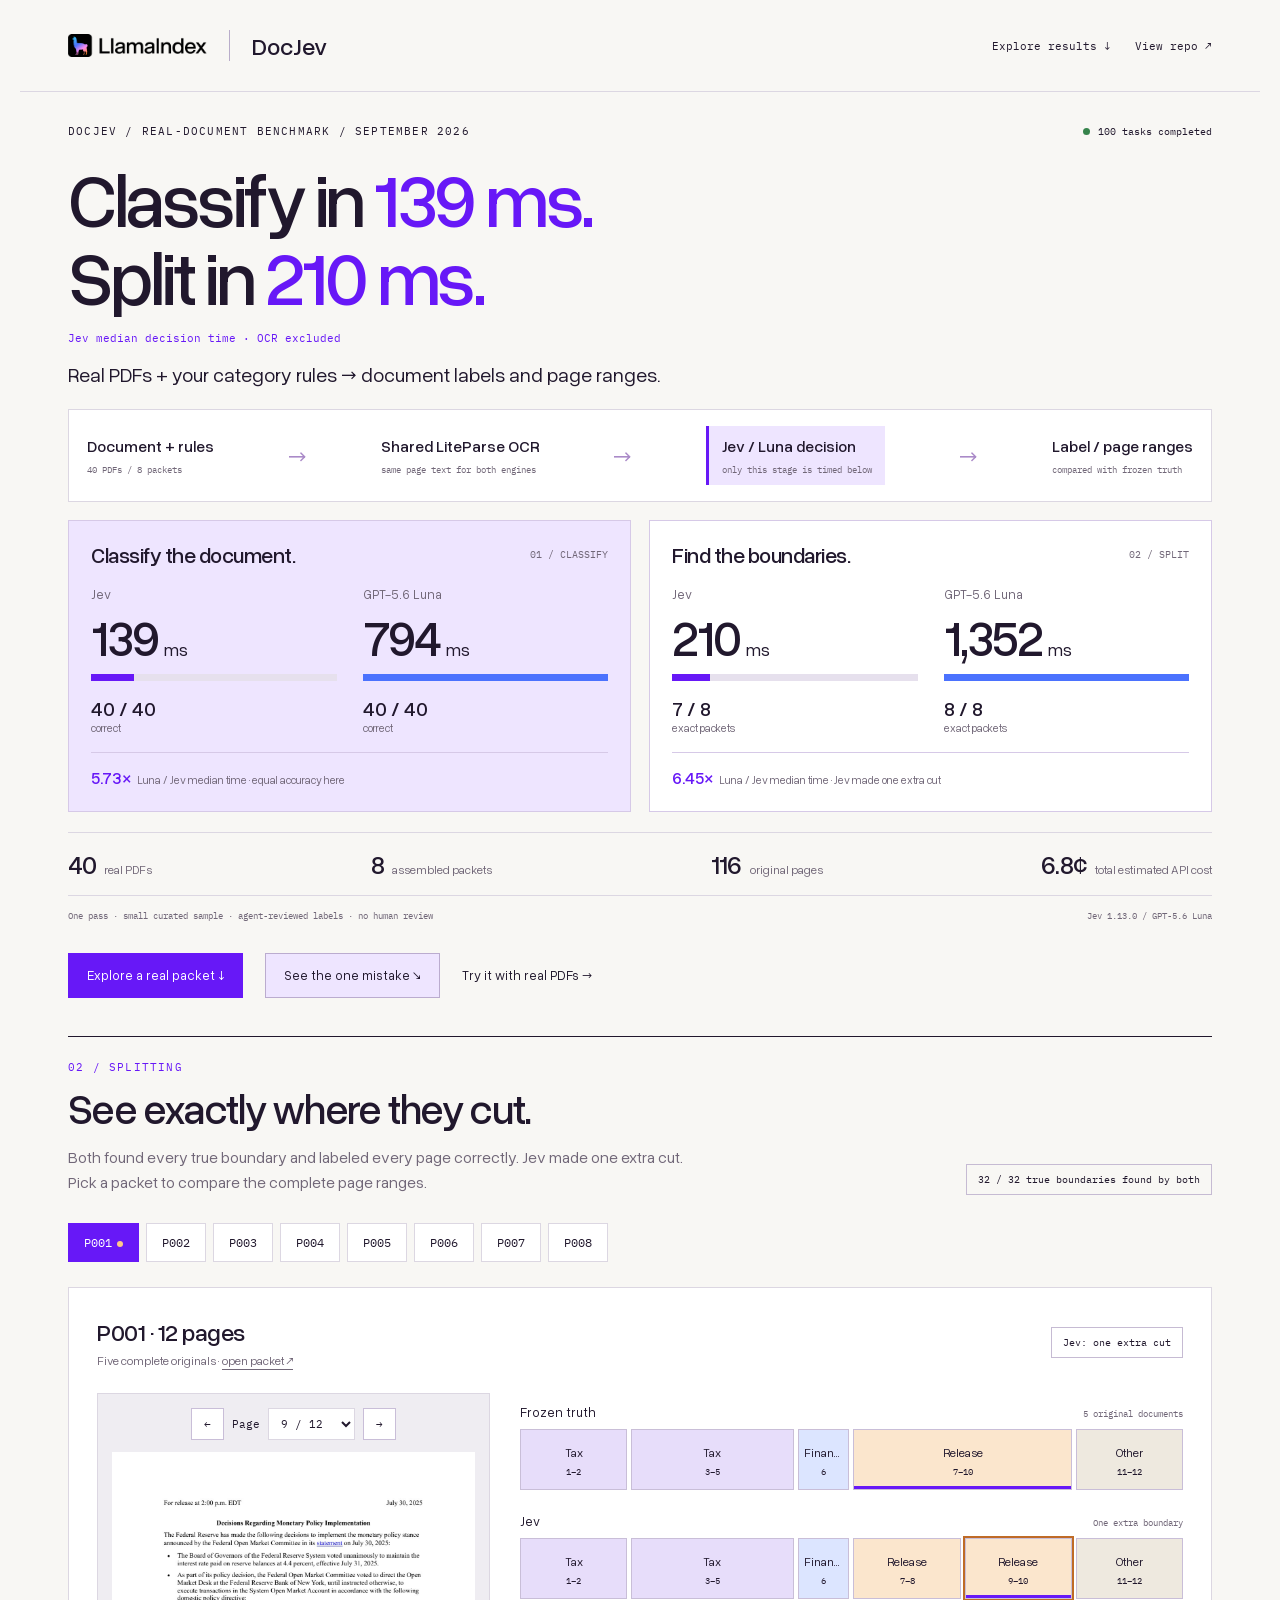
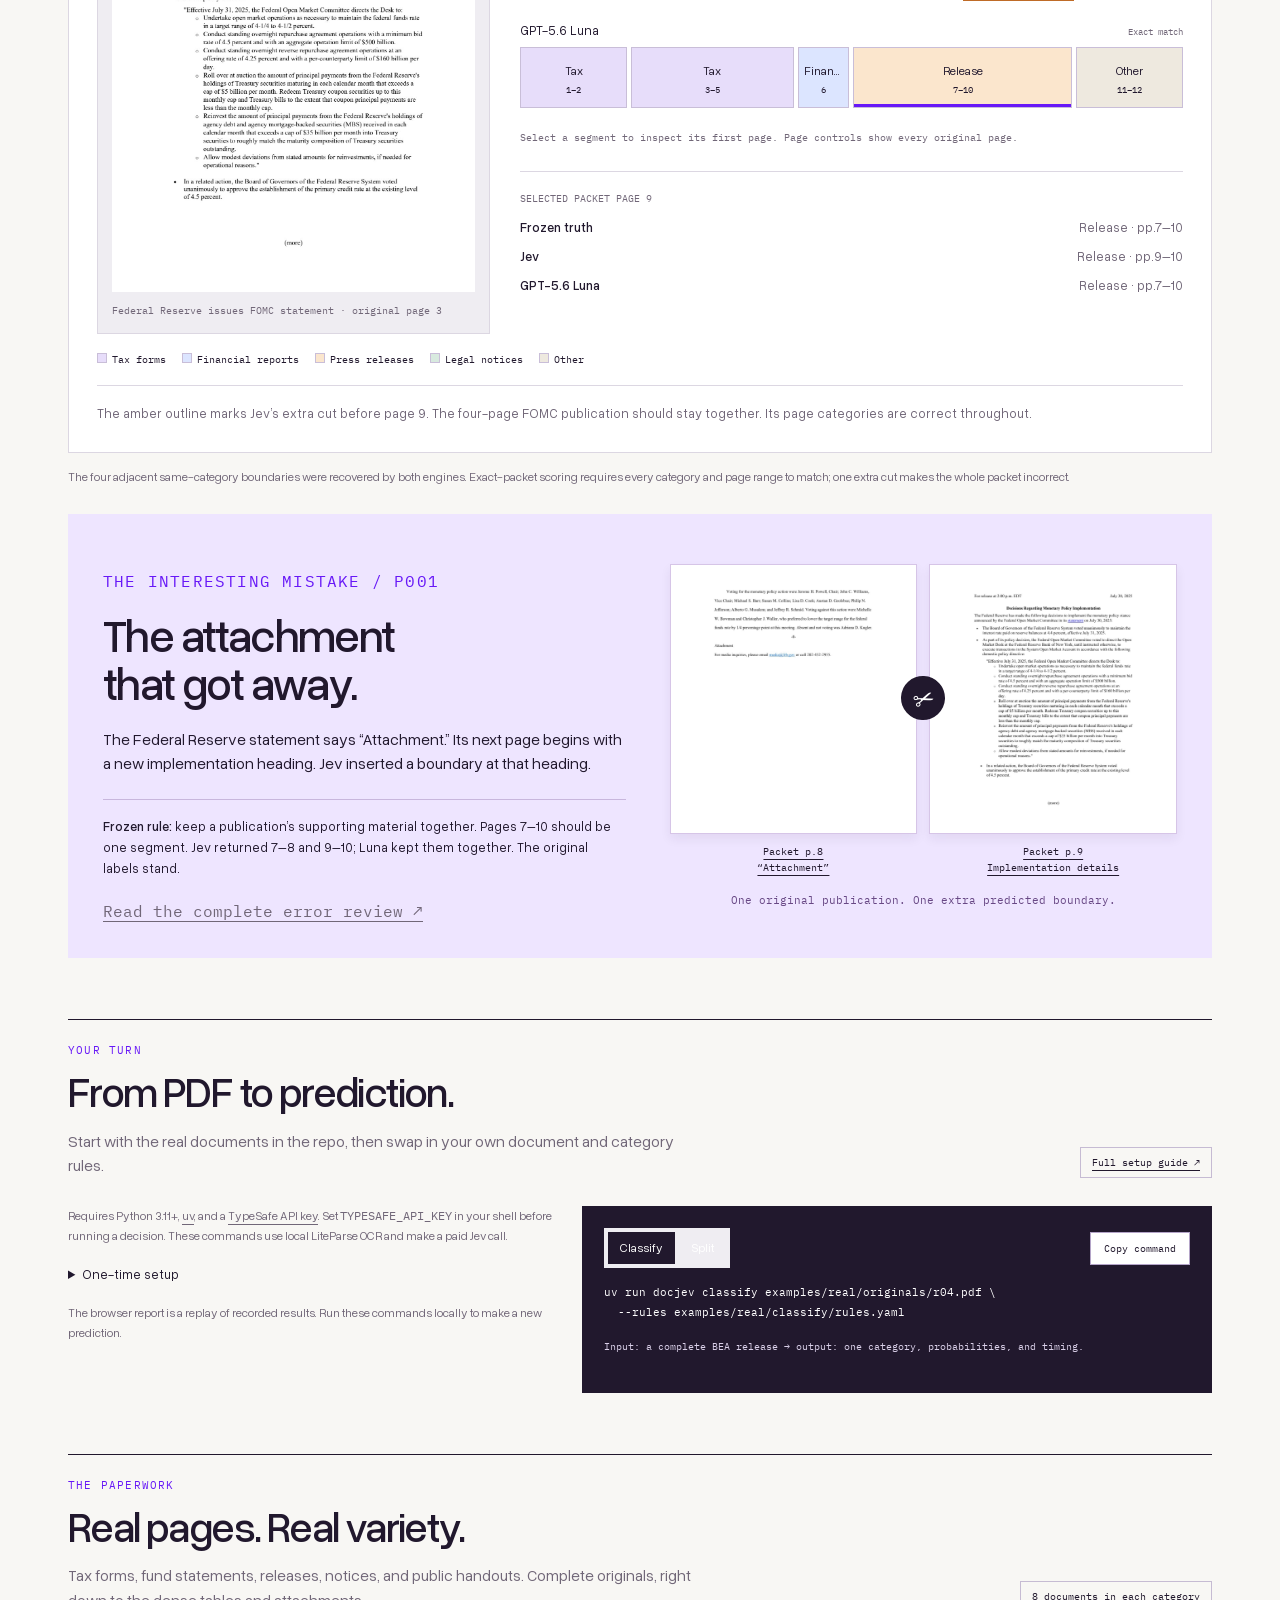
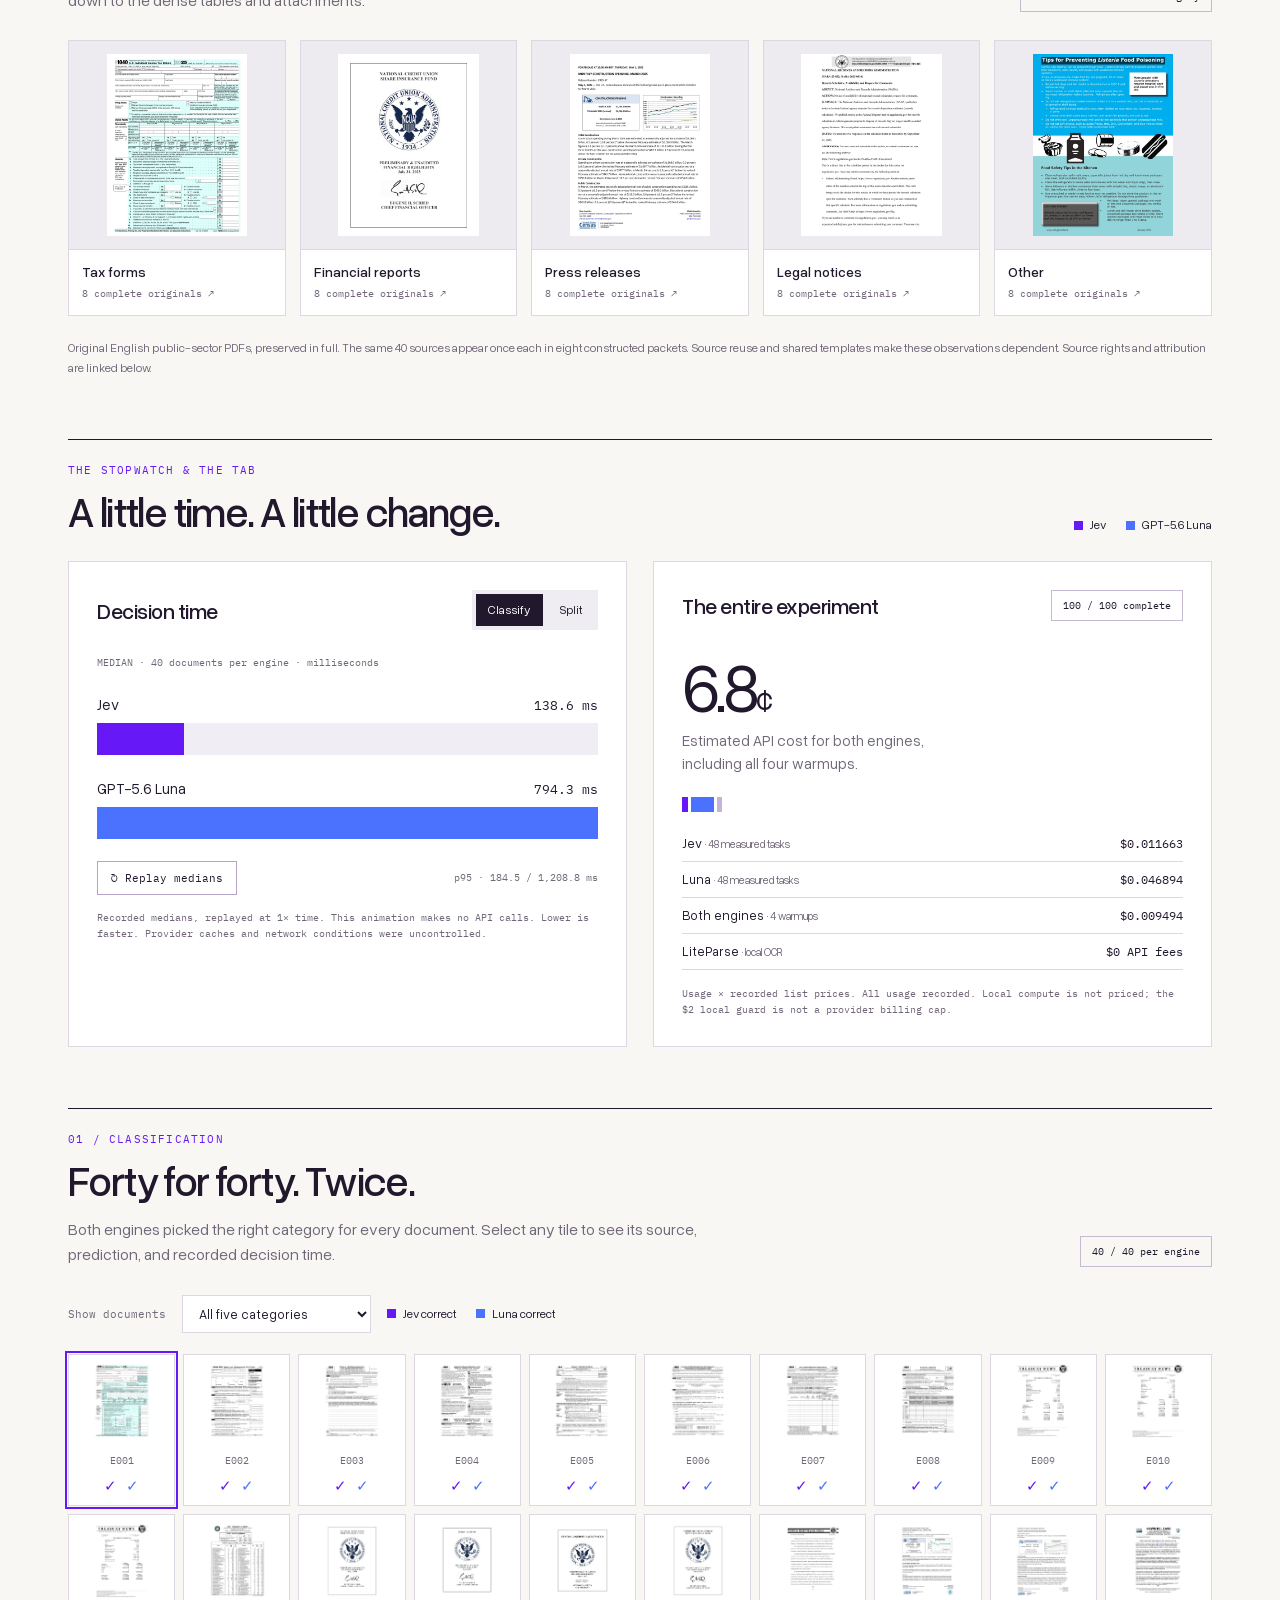
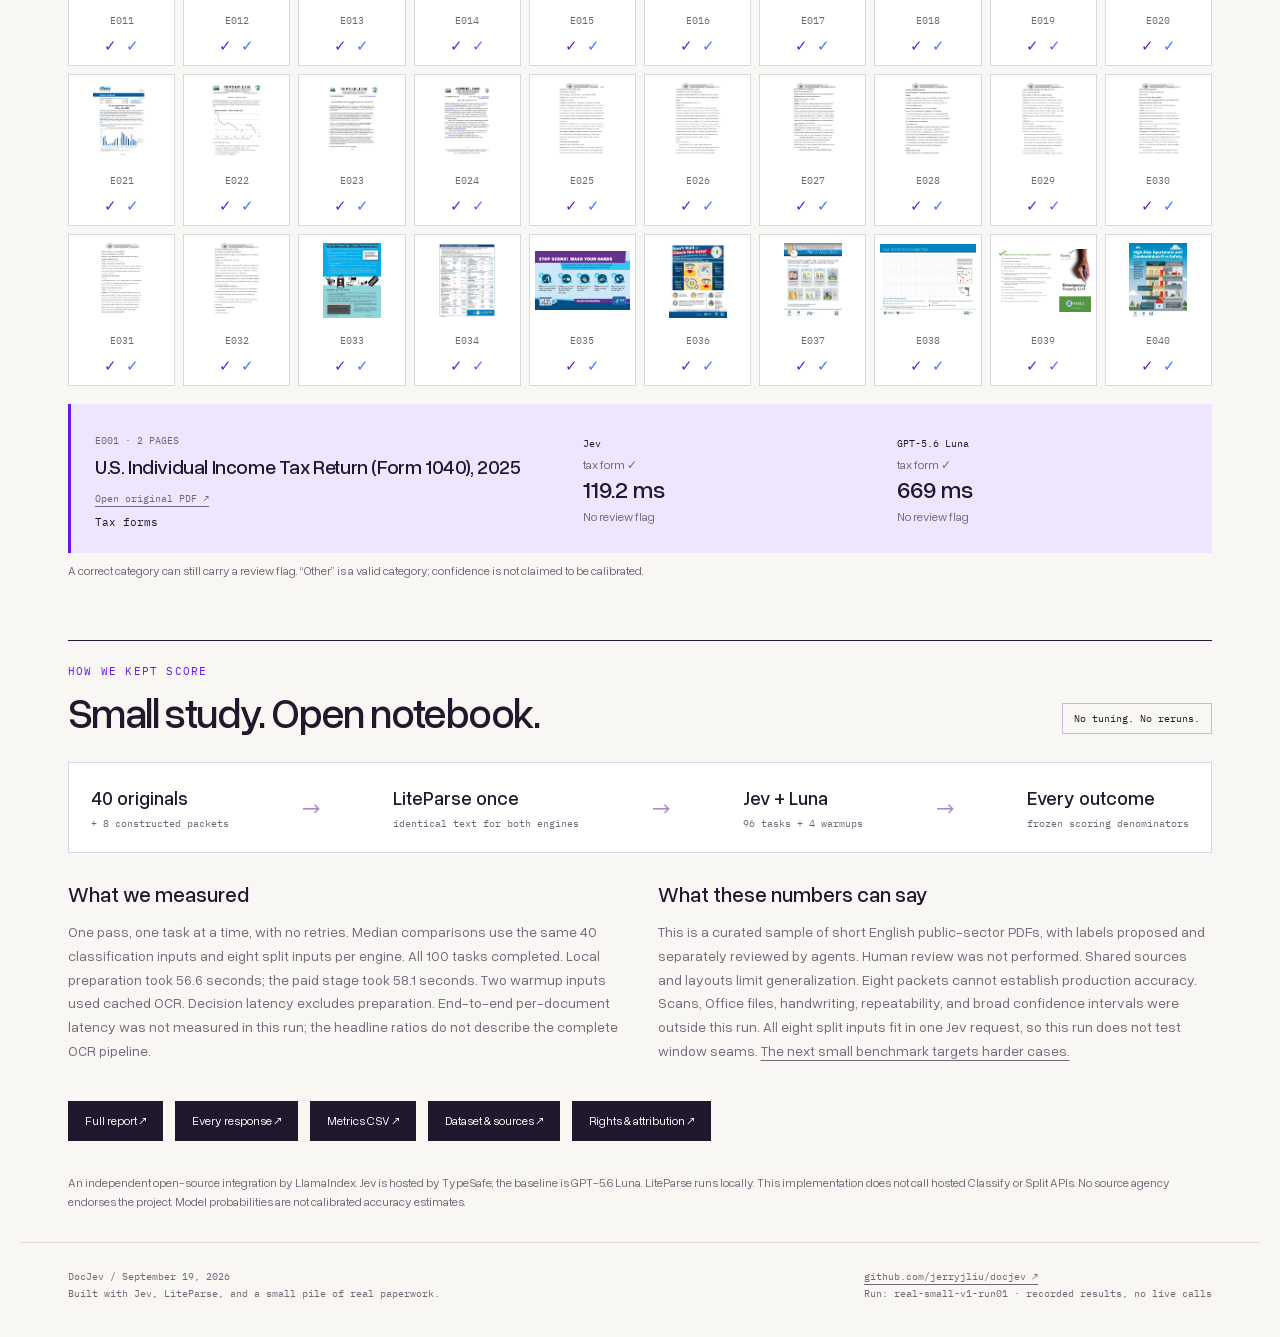
